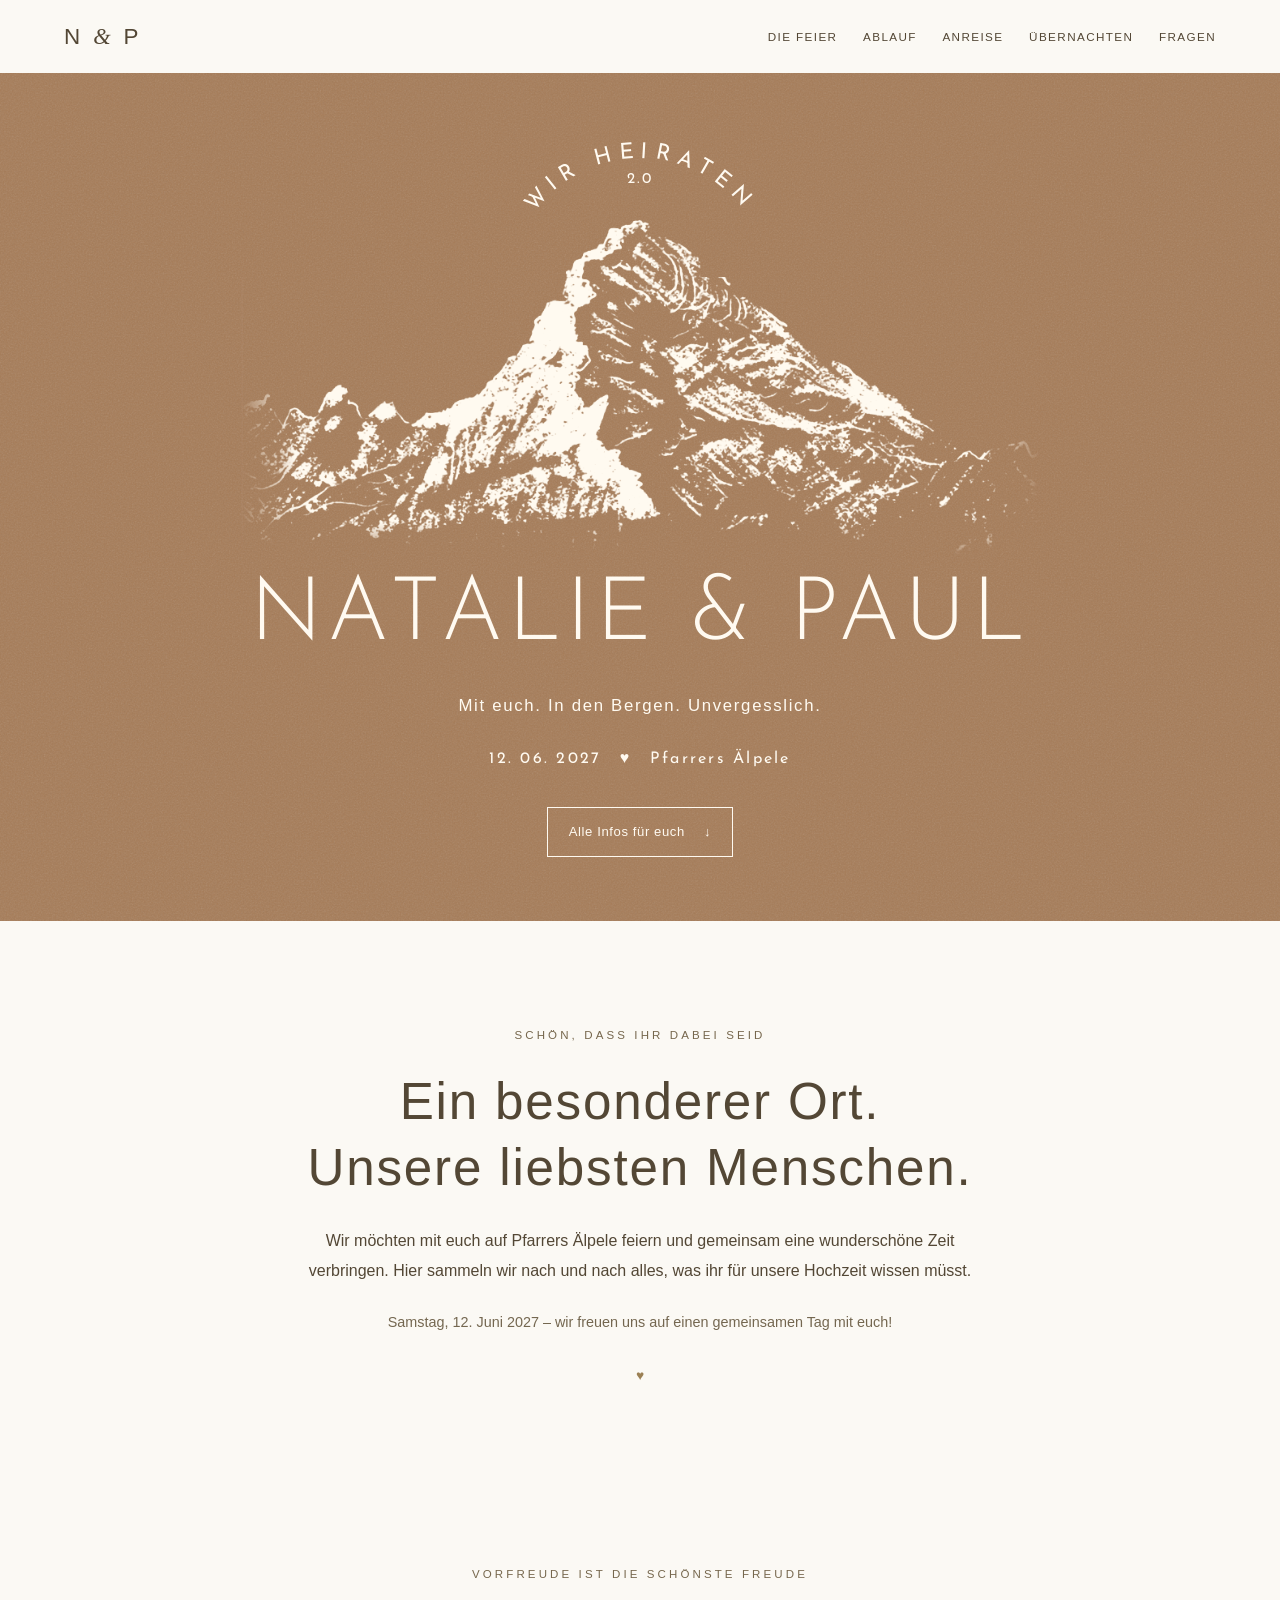
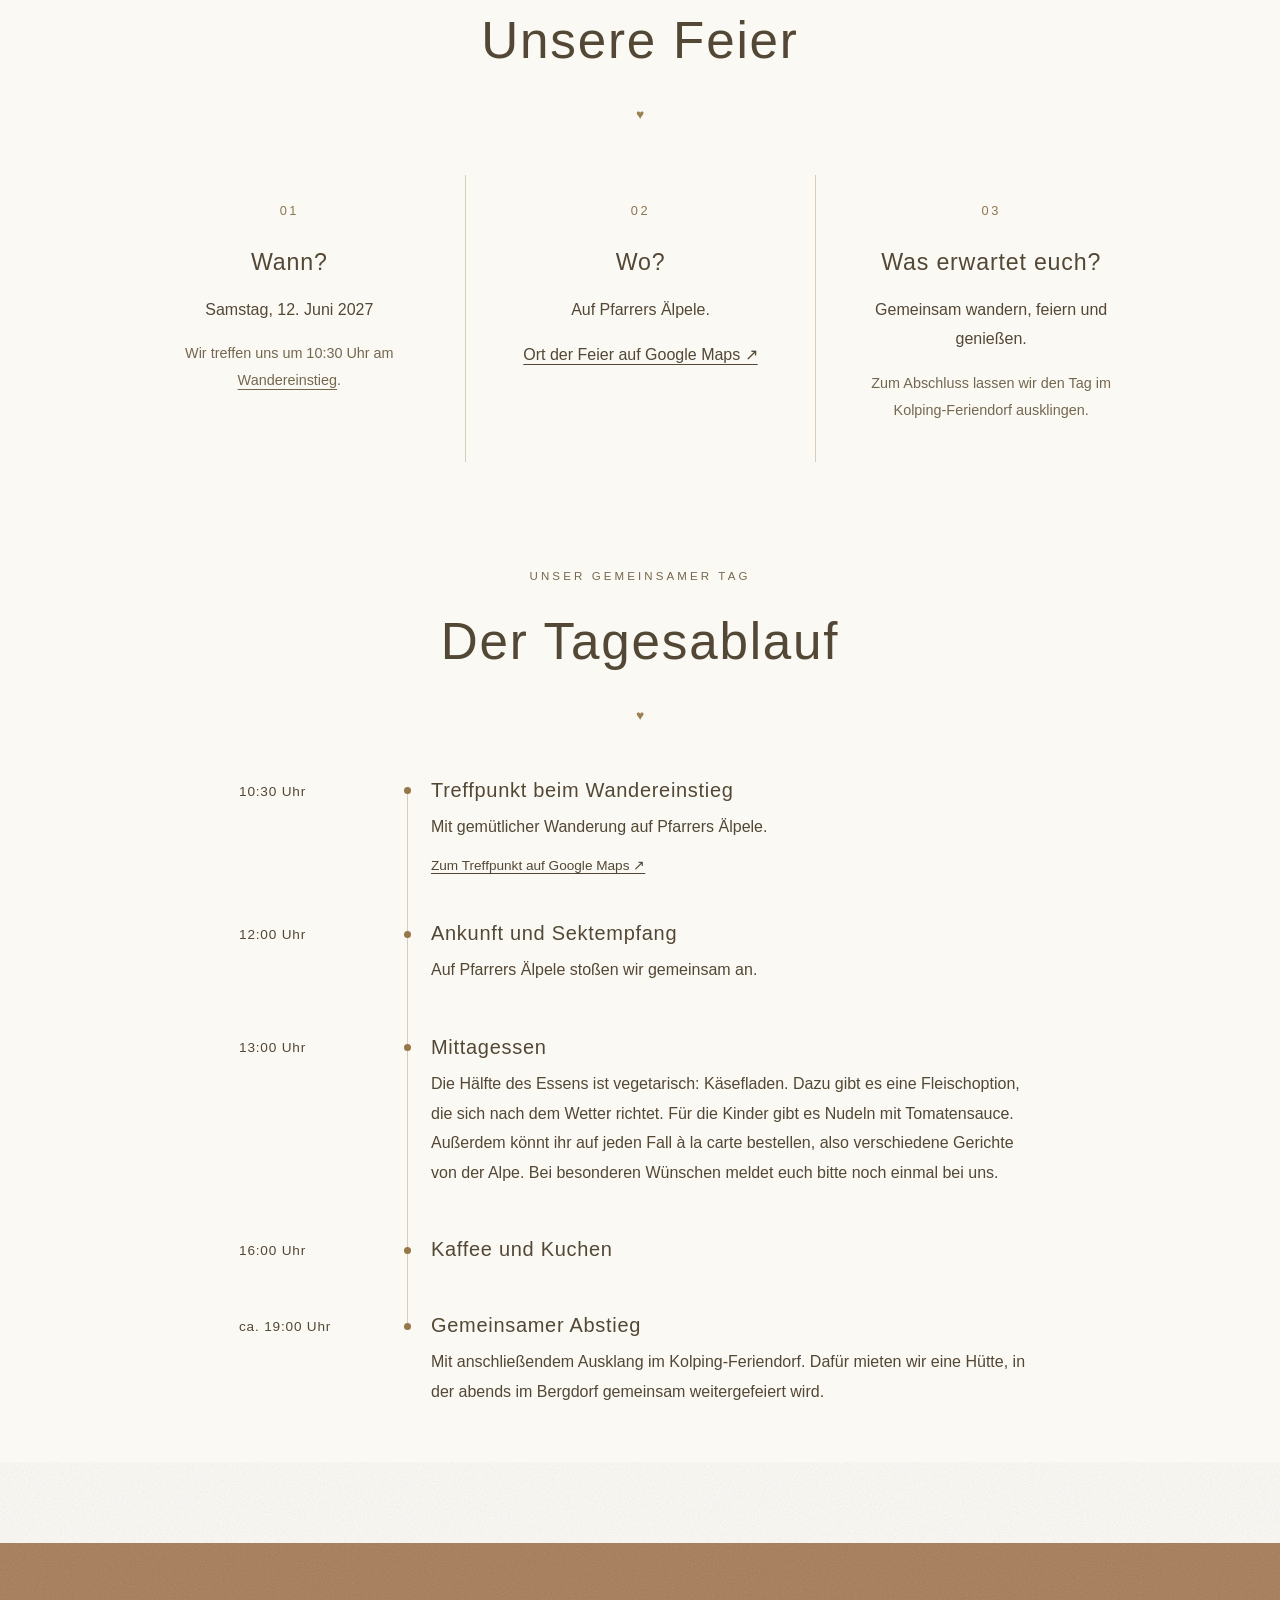
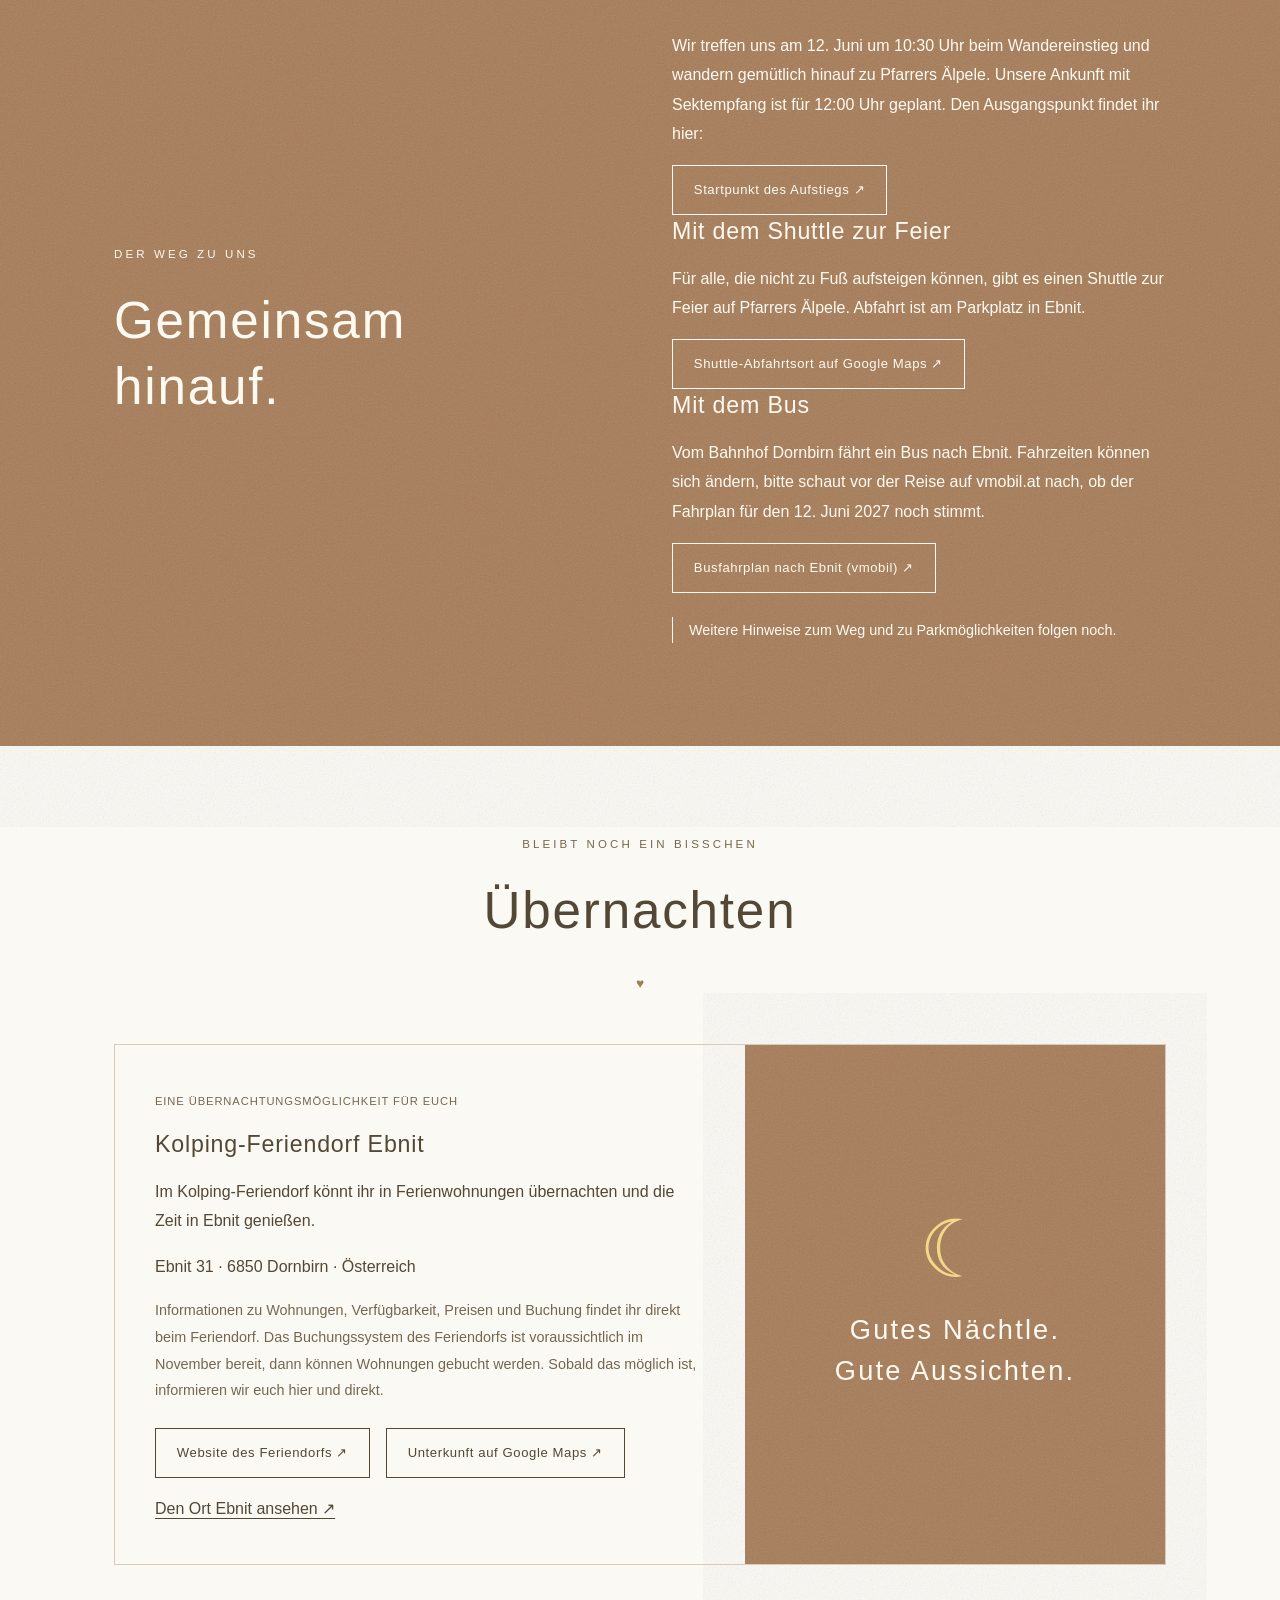
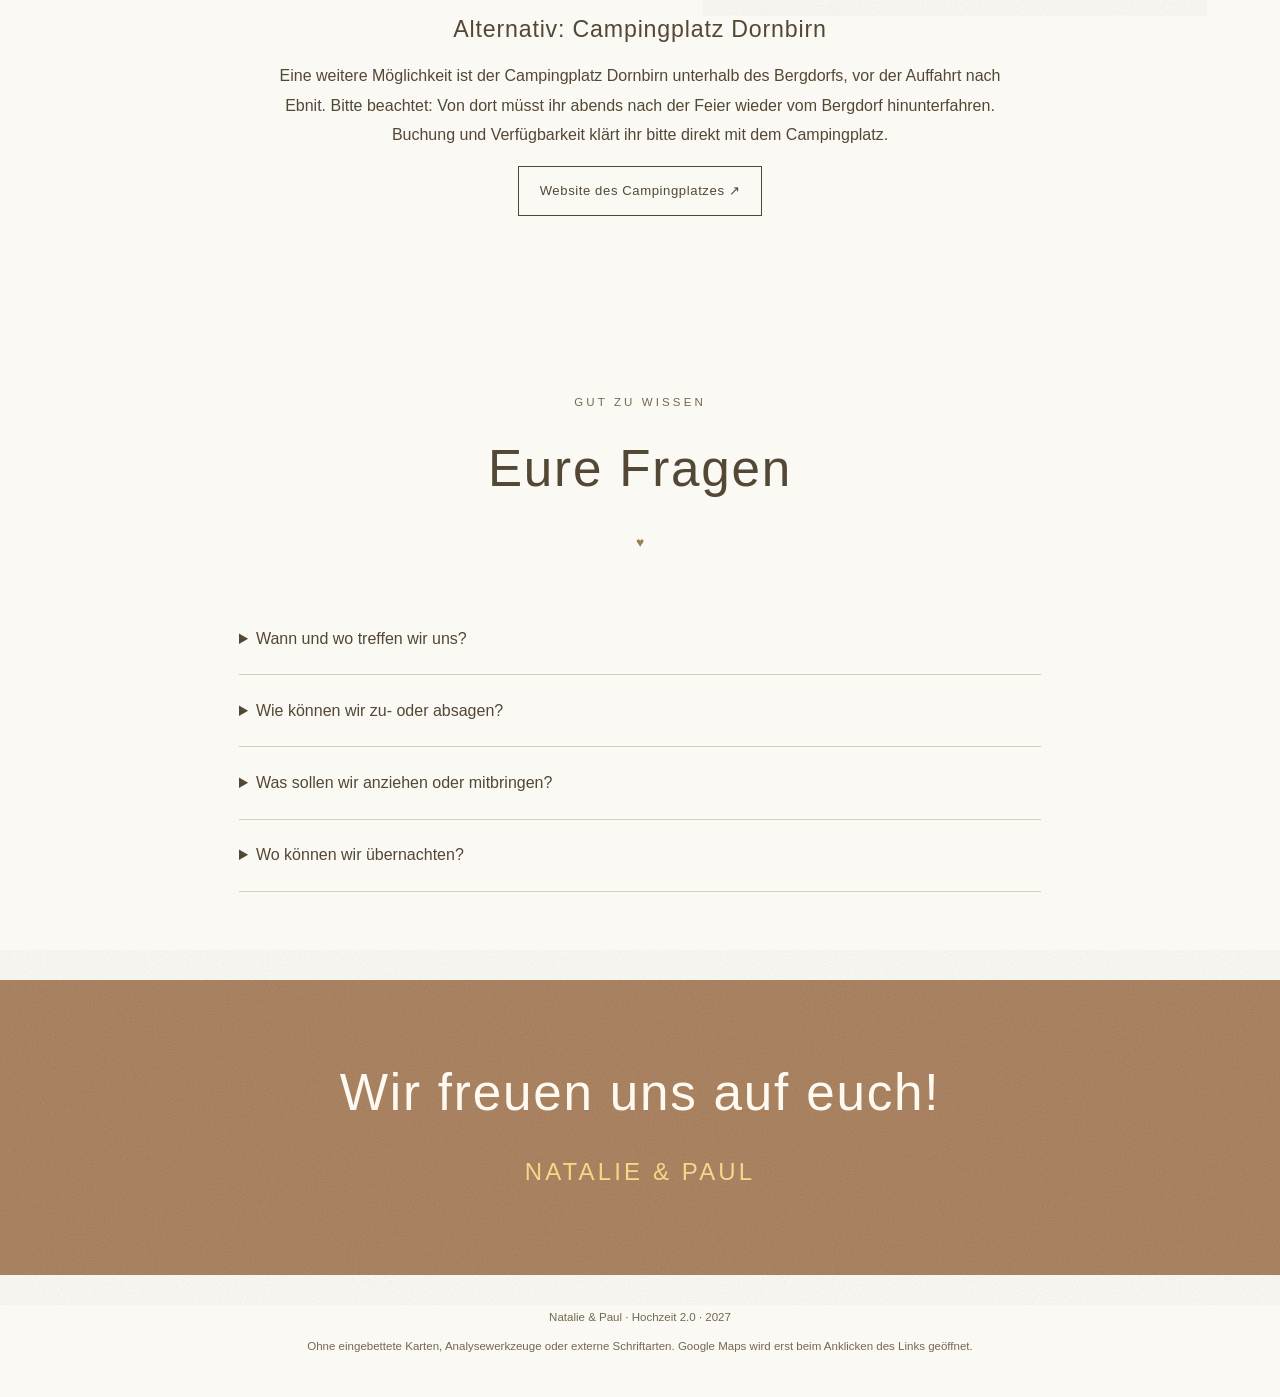
==== index.html @ 5f58f748 "Hinweis zum Buchungsstart im Kolping-Feriendorf ergänzen Co-Authored-By: Claude Sonnet 5.5 <noreply@" ====
<!doctype html>
<html lang="de">
<head>
  <meta charset="utf-8">
  <meta name="viewport" content="width=device-width, initial-scale=1">
  <meta name="description" content="Natalie und Paul – unsere Hochzeit 2.0 im Jahr 2027 auf Pfarrers Älpele. Informationen zu Feier, Anreise und Übernachtung.">
  <meta name="theme-color" content="#a67c58">
  <title>Natalie &amp; Paul · Hochzeit 2.0 · 2027</title>
  <link rel="stylesheet" href="style.css">
</head>
<body>
  <a class="skip" href="#inhalt">Zum Inhalt springen</a>
  <header class="navigation">
    <a class="monogramm" href="#start" aria-label="Natalie und Paul – Startseite">N <span>&amp;</span> P</a>
    <nav aria-label="Hauptnavigation">
      <a href="#feier">Die Feier</a>
      <a href="#ablauf">Ablauf</a>
      <a href="#anreise">Anreise</a>
      <a href="#uebernachten">Übernachten</a>
      <a href="#fragen">Fragen</a>
    </nav>
  </header>
  <main id="inhalt">
    <section class="hero" id="start" aria-labelledby="titel">
      <div class="hero-text">
        <svg class="filter-defs" width="0" height="0" aria-hidden="true" focusable="false">
          <filter id="papierstruktur"><feTurbulence type="fractalNoise" baseFrequency=".65" numOctaves="3" stitchTiles="stitch"/><feColorMatrix type="saturate" values="0"/></filter>
        </svg>
        <svg class="gipfel" viewBox="0 0 800 428" role="img" aria-labelledby="gipfel-titel">
          <title id="gipfel-titel">Wir heiraten 2.0 – Kreidezeichnung eines Berggipfels</title>
          <image href="assets/berg-einladungskarte.webp" y="85" width="800" height="343"/>
          <path id="bogen" d="M270 157 A130 130 0 0 1 530 157" fill="none"/>
          <text class="bogenschrift"><textPath href="#bogen" startOffset="50%" text-anchor="middle">WIR HEIRATEN</textPath></text>
          <text class="bogenschrift klein" x="400" y="52" text-anchor="middle">2.0</text>
        </svg>
        <h1 id="titel">Natalie <span>&amp;</span> Paul</h1>
        <p class="hero-subtitle">Mit euch. In den Bergen. Unvergesslich.</p>
        <div class="datum"><time datetime="2027-06-12">12. 06. 2027</time> <span>♥</span> Pfarrers Älpele</div>
        <a class="button" href="#feier">Alle Infos für euch <span aria-hidden="true">↓</span></a>
      </div>
    </section>
    <section class="intro section">
      <p class="eyebrow">Schön, dass ihr dabei seid</p>
      <h2>Ein besonderer Ort.<br>Unsere liebsten Menschen.</h2>
      <p>Wir möchten mit euch auf Pfarrers Älpele feiern und gemeinsam eine wunderschöne Zeit verbringen. Hier sammeln wir nach und nach alles, was ihr für unsere Hochzeit wissen müsst.</p>
      <p class="hinweis">Samstag, 12. Juni 2027 – wir freuen uns auf einen gemeinsamen Tag mit euch!</p>
    </section>
    <section class="section" id="feier" aria-labelledby="feier-titel">
      <div class="section-heading"><p class="eyebrow">Vorfreude ist die schönste Freude</p><h2 id="feier-titel">Unsere Feier</h2></div>
      <div class="cards">
        <article class="card"><span class="nummer">01</span><h3>Wann?</h3><p>Samstag, 12. Juni 2027</p><p class="muted">Wir treffen uns um 10:30 Uhr am <a href="https://maps.app.goo.gl/ZvrrkcyxLTmNJi4U7" target="_blank" rel="noopener noreferrer">Wandereinstieg<span class="sr-only"> (öffnet in einem neuen Tab)</span></a>.</p></article>
        <article class="card"><span class="nummer">02</span><h3>Wo?</h3><p>Auf Pfarrers Älpele.</p><a href="https://maps.app.goo.gl/fwjNqAUkVC915Zmy9" target="_blank" rel="noopener noreferrer">Ort der Feier auf Google Maps ↗<span class="sr-only"> (öffnet in einem neuen Tab)</span></a></article>
        <article class="card"><span class="nummer">03</span><h3>Was erwartet euch?</h3><p>Gemeinsam wandern, feiern und genießen.</p><p class="muted">Zum Abschluss lassen wir den Tag im Kolping-Feriendorf ausklingen.</p></article>
      </div>
    </section>
    <section class="section tagesablauf" id="ablauf" aria-labelledby="ablauf-titel">
      <div class="section-heading"><p class="eyebrow">Unser gemeinsamer Tag</p><h2 id="ablauf-titel">Der Tagesablauf</h2></div>
      <ol class="zeitplan">
        <li><time datetime="2027-06-12T10:30">10:30 Uhr</time><div><h3>Treffpunkt beim Wandereinstieg</h3><p>Mit gemütlicher Wanderung auf Pfarrers Älpele.</p><a href="https://maps.app.goo.gl/ZvrrkcyxLTmNJi4U7" target="_blank" rel="noopener noreferrer">Zum Treffpunkt auf Google Maps ↗<span class="sr-only"> (öffnet in einem neuen Tab)</span></a></div></li>
        <li><time datetime="2027-06-12T12:00">12:00 Uhr</time><div><h3>Ankunft und Sektempfang</h3><p>Auf Pfarrers Älpele stoßen wir gemeinsam an.</p></div></li>
        <li><time datetime="2027-06-12T13:00">13:00 Uhr</time><div><h3>Mittagessen</h3><p>Die Hälfte des Essens ist vegetarisch: Käsefladen. Dazu gibt es eine Fleischoption, die sich nach dem Wetter richtet. Für die Kinder gibt es Nudeln mit Tomatensauce. Außerdem könnt ihr auf jeden Fall à la carte bestellen, also verschiedene Gerichte von der Alpe. Bei besonderen Wünschen meldet euch bitte noch einmal bei uns.</p></div></li>
        <li><time datetime="2027-06-12T16:00">16:00 Uhr</time><div><h3>Kaffee und Kuchen</h3></div></li>
        <li><time datetime="2027-06-12T19:00">ca. 19:00 Uhr</time><div><h3>Gemeinsamer Abstieg</h3><p>Mit anschließendem Ausklang im Kolping-Feriendorf. Dafür mieten wir eine Hütte, in der abends im Bergdorf gemeinsam weitergefeiert wird.</p></div></li>
      </ol>
    </section>
    <section class="reise" id="anreise" aria-labelledby="anreise-titel">
      <div class="section reise-inner"><div><p class="eyebrow">Der Weg zu uns</p><h2 id="anreise-titel">Gemeinsam<br>hinauf.</h2></div><div><p>Wir treffen uns am 12. Juni um 10:30 Uhr beim Wandereinstieg und wandern gemütlich hinauf zu Pfarrers Älpele. Unsere Ankunft mit Sektempfang ist für 12:00 Uhr geplant. Den Ausgangspunkt findet ihr hier:</p><a class="button" href="https://maps.app.goo.gl/ZvrrkcyxLTmNJi4U7" target="_blank" rel="noopener noreferrer">Startpunkt des Aufstiegs ↗<span class="sr-only"> (öffnet Google Maps in einem neuen Tab)</span></a><h3>Mit dem Shuttle zur Feier</h3><p>Für alle, die nicht zu Fuß aufsteigen können, gibt es einen Shuttle zur Feier auf Pfarrers Älpele. Abfahrt ist am Parkplatz in Ebnit.</p><a class="button" href="https://maps.app.goo.gl/EHafp6ATxJmThJydA?g_st=aw" target="_blank" rel="noopener noreferrer">Shuttle-Abfahrtsort auf Google Maps ↗<span class="sr-only"> (öffnet in einem neuen Tab)</span></a><h3>Mit dem Bus</h3><p>Vom Bahnhof Dornbirn fährt ein Bus nach Ebnit. Fahrzeiten können sich ändern, bitte schaut vor der Reise auf vmobil.at nach, ob der Fahrplan für den 12. Juni 2027 noch stimmt.</p><a class="button" href="https://www.vmobil.at/sites/default/files/2025-11/177.pdf" target="_blank" rel="noopener noreferrer">Busfahrplan nach Ebnit (vmobil) ↗<span class="sr-only"> (öffnet PDF in einem neuen Tab)</span></a><p class="hinweis">Weitere Hinweise zum Weg und zu Parkmöglichkeiten folgen noch.</p></div></div>
    </section>
    <section class="section" id="uebernachten" aria-labelledby="uebernachten-titel">
      <div class="section-heading"><p class="eyebrow">Bleibt noch ein bisschen</p><h2 id="uebernachten-titel">Übernachten</h2></div>
      <article class="unterkunft"><div><span class="tag">Eine Übernachtungsmöglichkeit für euch</span><h3>Kolping-Feriendorf Ebnit</h3><p>Im Kolping-Feriendorf könnt ihr in Ferienwohnungen übernachten und die Zeit in Ebnit genießen.</p><p>Ebnit 31 · 6850 Dornbirn · Österreich</p><p class="muted">Informationen zu Wohnungen, Verfügbarkeit, Preisen und Buchung findet ihr direkt beim Feriendorf. Das Buchungssystem des Feriendorfs ist voraussichtlich im November bereit, dann können Wohnungen gebucht werden. Sobald das möglich ist, informieren wir euch hier und direkt.</p><div class="links"><a class="button secondary" href="https://www.kolping-ebnit.at/" target="_blank" rel="noopener noreferrer">Website des Feriendorfs ↗<span class="sr-only"> (öffnet in einem neuen Tab)</span></a><a class="button secondary" href="https://www.google.com/maps/search/?api=1&amp;query=Kolping-Feriendorf+Ebnit+31+6850+Dornbirn" target="_blank" rel="noopener noreferrer">Unterkunft auf Google Maps ↗<span class="sr-only"> (öffnet in einem neuen Tab)</span></a><a href="https://maps.app.goo.gl/HhwFWJqcy7rDhzZF8" target="_blank" rel="noopener noreferrer">Den Ort Ebnit ansehen ↗<span class="sr-only"> (öffnet Google Maps in einem neuen Tab)</span></a></div></div><div class="nacht" aria-hidden="true"><span>☾</span><p>Gutes Nächtle.<br>Gute Aussichten.</p></div></article>
      <div class="zusatz"><h3>Alternativ: Campingplatz Dornbirn</h3><p>Eine weitere Möglichkeit ist der Campingplatz Dornbirn unterhalb des Bergdorfs, vor der Auffahrt nach Ebnit. Bitte beachtet: Von dort müsst ihr abends nach der Feier wieder vom Bergdorf hinunterfahren. Buchung und Verfügbarkeit klärt ihr bitte direkt mit dem Campingplatz.</p><a class="button secondary" href="https://camping-dornbirn.at/" target="_blank" rel="noopener noreferrer">Website des Campingplatzes ↗<span class="sr-only"> (öffnet in einem neuen Tab)</span></a></div>
    </section>
    <section class="section faq" id="fragen" aria-labelledby="fragen-titel">
      <div class="section-heading"><p class="eyebrow">Gut zu wissen</p><h2 id="fragen-titel">Eure Fragen</h2></div>
      <details><summary>Wann und wo treffen wir uns?</summary><p>Am Samstag, 12. Juni 2027, um 10:30 Uhr beim Wandereinstieg. Den Kartenlink findet ihr unter „Anreise“. Von dort wandern wir gemeinsam auf Pfarrers Älpele.</p></details>
      <details><summary>Wie können wir zu- oder absagen?</summary><p>Die Informationen zur Rückmeldung und eine mögliche Frist ergänzen wir noch. Auf dieser Website gibt es aktuell kein Anmeldeformular.</p></details>
      <details><summary>Was sollen wir anziehen oder mitbringen?</summary><p>Hinweise zu Kleidung, Wetter und dem Weg zur Feier folgen rechtzeitig vor der Hochzeit.</p></details>
      <details><summary>Wo können wir übernachten?</summary><p>Das Kolping-Feriendorf Ebnit ist eine Möglichkeit für eure Übernachtung. Oben findet ihr die offizielle Website und den Kartenlink. Bitte klärt die Buchung und Verfügbarkeit direkt mit der Unterkunft. Alternativ gibt es den Campingplatz Dornbirn unterhalb des Bergdorfs. Von dort müsst ihr abends wieder vom Bergdorf hinunterfahren.</p></details>
    </section>
    <section class="abschluss"><h2>Wir freuen uns auf euch!</h2><p class="unterschrift">Natalie &amp; Paul</p></section>
  </main>
  <footer><p>Natalie &amp; Paul · Hochzeit 2.0 · 2027</p><p>Ohne eingebettete Karten, Analysewerkzeuge oder externe Schriftarten. Google Maps wird erst beim Anklicken des Links geöffnet.</p></footer>
</body>
</html>
---- style.css ----
@font-face { font-family: "Josefin Sans"; font-weight: 300; font-display: swap; src: url("assets/fonts/josefin-sans-latin-300.woff2") format("woff2"); }
@font-face { font-family: "Josefin Sans"; font-weight: 400; font-display: swap; src: url("assets/fonts/josefin-sans-latin-400.woff2") format("woff2"); }
:root {
  --papier: #fbf9f4;
  --tinte: #534735;
  --salbei: #76674d;
  --linie: #d9ccba;
  --gold: #f3d889;
  --kraft: #a67c58;
}

* { box-sizing: border-box; }
html { scroll-behavior: smooth; scroll-padding-top: 2rem; }
body {
  margin: 0;
  background: var(--papier);
  color: var(--tinte);
  font-family: "Avenir Next", Avenir, "Century Gothic", "Segoe UI", sans-serif;
  font-weight: 400;
  line-height: 1.85;
  -webkit-font-smoothing: antialiased;
}
a { color: inherit; text-underline-offset: .25em; }
a:focus-visible, summary:focus-visible { outline: 3px solid currentColor; outline-offset: 6px; }
h1, h2, h3, p { margin-top: 0; }
h1, h2, h3 { font-weight: 300; }
h2 { font-size: clamp(2rem, 4vw, 3.2rem); line-height: 1.3; letter-spacing: .035em; margin-bottom: 1.5rem; }
h3 { font-size: 1.45rem; line-height: 1.4; letter-spacing: .035em; margin-bottom: 1rem; }
.navigation { padding: 1rem clamp(1rem, 5vw, 5rem); display: flex; justify-content: space-between; align-items: center; gap: 1rem; background: var(--papier); }
.monogramm { text-decoration: none; font-size: 1.4rem; font-weight: 300; letter-spacing: .15em; white-space: nowrap; }
.monogramm span { font-family: Georgia, serif; font-style: italic; }
.navigation nav { display: flex; gap: clamp(.8rem, 2vw, 2rem); flex-wrap: wrap; }
.navigation nav a { text-decoration: none; font-size: .73rem; letter-spacing: .12em; text-transform: uppercase; }
.navigation nav a:hover { text-decoration: underline; }
.hero, .reise, .nacht, .abschluss { background-color: var(--kraft); position: relative; isolation: isolate; }
.hero::before, .reise::before, .nacht::before, .abschluss::before {
  content: "";
  position: absolute;
  inset: 0;
  z-index: -1;
  opacity: .16;
  filter: url(#papierstruktur);
  background: #6d4e34;
  pointer-events: none;
}
.hero { display: grid; place-items: center; text-align: center; overflow: hidden; color: #fffaf1; min-height: 760px; }
.hero-text { width: min(100%, 1000px); padding: 3.6rem 1.5rem 4rem; }
.eyebrow { text-transform: uppercase; letter-spacing: .27em; font-size: .72rem; font-weight: 500; color: var(--salbei); margin-bottom: 1.4rem; }
.hero .eyebrow { color: #fffaf1; letter-spacing: .38em; }
.gipfel { display: block; width: min(800px, 100%); height: auto; margin: 0 auto .4rem; overflow: visible; }
.bogenschrift { fill: #fffaf1; font-family: "Josefin Sans", "Avenir Next", Avenir, "Century Gothic", sans-serif; font-weight: 400; font-size: 22px; letter-spacing: 7px; }
.bogenschrift.klein { font-size: 15px; letter-spacing: 2px; }
.filter-defs { position: absolute; width: 0; height: 0; overflow: hidden; }
h1 { font-family: "Josefin Sans", "Avenir Next", Avenir, "Century Gothic", sans-serif; font-size: clamp(2.8rem, 7vw, 5.5rem); letter-spacing: .06em; text-transform: uppercase; line-height: 1.2; margin-bottom: 1.2rem; color: #fffaf1; font-weight: 300; }
h1 span { font-family: inherit; font-style: normal; font-weight: 300; }
.hero-subtitle { font-size: clamp(.9rem, 2vw, 1.05rem); letter-spacing: .1em; }
.datum { font-family: "Josefin Sans", "Avenir Next", Avenir, sans-serif; font-weight: 400; letter-spacing: .14em; font-size: 1rem; margin: 1.5rem 0 2rem; }
.datum span { margin: 0 .7rem; }
.button { display: inline-flex; align-items: center; justify-content: center; gap: 1.2rem; padding: .75rem 1.3rem; background: transparent; color: inherit; text-decoration: none; border: 1px solid currentColor; border-radius: 0; font-size: .82rem; letter-spacing: .045em; transition: background-color .2s; }
.button:hover { background: #ffffff18; }
.section { max-width: 1100px; margin: auto; padding: 5.5rem 1.5rem; }
.intro { max-width: 760px; text-align: center; padding-top: 6.5rem; }
.intro::after, .section-heading::after { content: "♥"; display: block; color: #9b8054; font-size: .85rem; margin-top: 1.7rem; }
.hinweis, .muted { color: #746750; font-size: .9rem; }
.hinweis { border-left: 1px solid currentColor; padding-left: 1rem; margin-top: 1.5rem; }
.intro .hinweis { border: 0; padding: 0; }
.section-heading { text-align: center; margin-bottom: 3rem; }
.section-heading h2 { margin-bottom: 0; }
.cards { display: grid; grid-template-columns: repeat(3, 1fr); gap: 0; }
.card { padding: 1.5rem 2rem; text-align: center; }
.card + .card { border-left: 1px solid var(--linie); }
.nummer { display: block; font-size: .8rem; letter-spacing: .2em; color: #8c7552; margin-bottom: 1.5rem; }
.reise { color: #fffaf1; }
.reise .eyebrow, .reise .hinweis { color: #fffaf1; }
.reise-inner { display: grid; grid-template-columns: 1fr 1fr; gap: 4rem; align-items: center; }
.unterkunft { display: grid; grid-template-columns: 1.5fr 1fr; border: 1px solid var(--linie); }
.unterkunft > div:first-child { padding: 2.5rem; }
.tag { display: inline-block; font-size: .7rem; color: var(--salbei); margin-bottom: 1rem; letter-spacing: .08em; text-transform: uppercase; }
.secondary:hover { background: #a67c5810; }
.zusatz { max-width: 46rem; margin: 3rem auto 0; text-align: center; }
.links { display: flex; flex-wrap: wrap; gap: 1rem; align-items: center; margin-top: 1.5rem; }
.nacht { color: #fffaf1; display: flex; flex-direction: column; justify-content: center; align-items: center; text-align: center; padding: 2rem; }
.nacht > span { font-size: 5rem; line-height: 1.5; color: var(--gold); }
.nacht p { font-size: 1.7rem; font-weight: 300; letter-spacing: .08em; line-height: 1.5; }
.faq { max-width: 850px; }
.tagesablauf { max-width: 850px; padding-top: 1rem; }
.zeitplan { list-style: none; margin: 0; padding: 0; }
.zeitplan li { display: grid; grid-template-columns: 10rem 1fr; gap: 2rem; position: relative; padding: 0 0 2.5rem; }
.zeitplan li::before { content: ""; position: absolute; left: 10.5rem; top: .7rem; bottom: -.7rem; border-left: 1px solid var(--linie); }
.zeitplan li::after { content: ""; position: absolute; left: calc(10.5rem - 3px); top: .7rem; width: 7px; height: 7px; border-radius: 50%; background: #977747; }
.zeitplan li:last-child::before { display: none; }
.zeitplan time { font-size: .85rem; letter-spacing: .06em; padding-top: .15rem; }
.zeitplan h3 { font-size: 1.25rem; margin-bottom: .5rem; }
.zeitplan p { margin-bottom: .5rem; }
.zeitplan a { font-size: .85rem; }
details { border-bottom: 1px solid var(--linie); padding: 1.3rem 0; }
summary { cursor: pointer; font-weight: 400; }
details p { margin: 1rem 0 .2rem; padding-left: 1rem; }
.abschluss { text-align: center; padding: 5rem 1.5rem; color: #fffaf1; }
.abschluss .eyebrow { color: #fffaf1; }
.unterschrift { font-size: 1.5rem; font-weight: 300; letter-spacing: .13em; text-transform: uppercase; color: var(--gold); margin: 0; }
footer { padding: 2rem 1.5rem; text-align: center; font-size: .72rem; color: #746750; }
footer p { max-width: 700px; margin: 0 auto .5rem; }
.skip { position: absolute; left: 1rem; top: -100px; background: var(--tinte); color: white; padding: .7rem; z-index: 10; }
.skip:focus { top: 1rem; }
.sr-only { position: absolute; width: 1px; height: 1px; padding: 0; margin: -1px; overflow: hidden; clip: rect(0, 0, 0, 0); white-space: nowrap; border: 0; }

@media (max-width: 700px) {
  .navigation { align-items: flex-start; }
  .navigation nav { justify-content: flex-end; max-width: 240px; gap: .3rem 1rem; }
  .navigation nav a { font-size: .65rem; }
  .hero { min-height: 580px; }
  .hero-text { padding: 3rem 1.25rem; }
  .hero .eyebrow { font-size: .62rem; letter-spacing: .22em; }
  h1 { font-size: clamp(2rem, 8vw, 3.5rem); letter-spacing: .04em; }
  .gipfel { margin: 2rem auto; }
  .cards, .reise-inner, .unterkunft { grid-template-columns: 1fr; }
  .reise-inner { gap: 1rem; }
  .section { padding: 3.5rem 1.25rem; }
  .card { padding: 1.8rem 1rem; }
  .card + .card { border-left: 0; border-top: 1px solid var(--linie); }
  .nummer { margin-bottom: 1rem; }
  .unterkunft > div:first-child { padding: 1.5rem; }
  .nacht { padding: 1.5rem; }
  .nacht > span { font-size: 3rem; }
  .nacht p { font-size: 1.4rem; }
  .button { max-width: 100%; text-align: center; }
  .datum { font-size: .72rem; letter-spacing: .08em; }
  .zeitplan li { grid-template-columns: 1fr; gap: .4rem; padding: 0 0 2rem 1.4rem; }
  .zeitplan li::before { left: 0; }
  .zeitplan li::after { left: -3px; }
}
@media (prefers-reduced-motion: reduce) {
  html { scroll-behavior: auto; }
  .button { transition: none; }
}
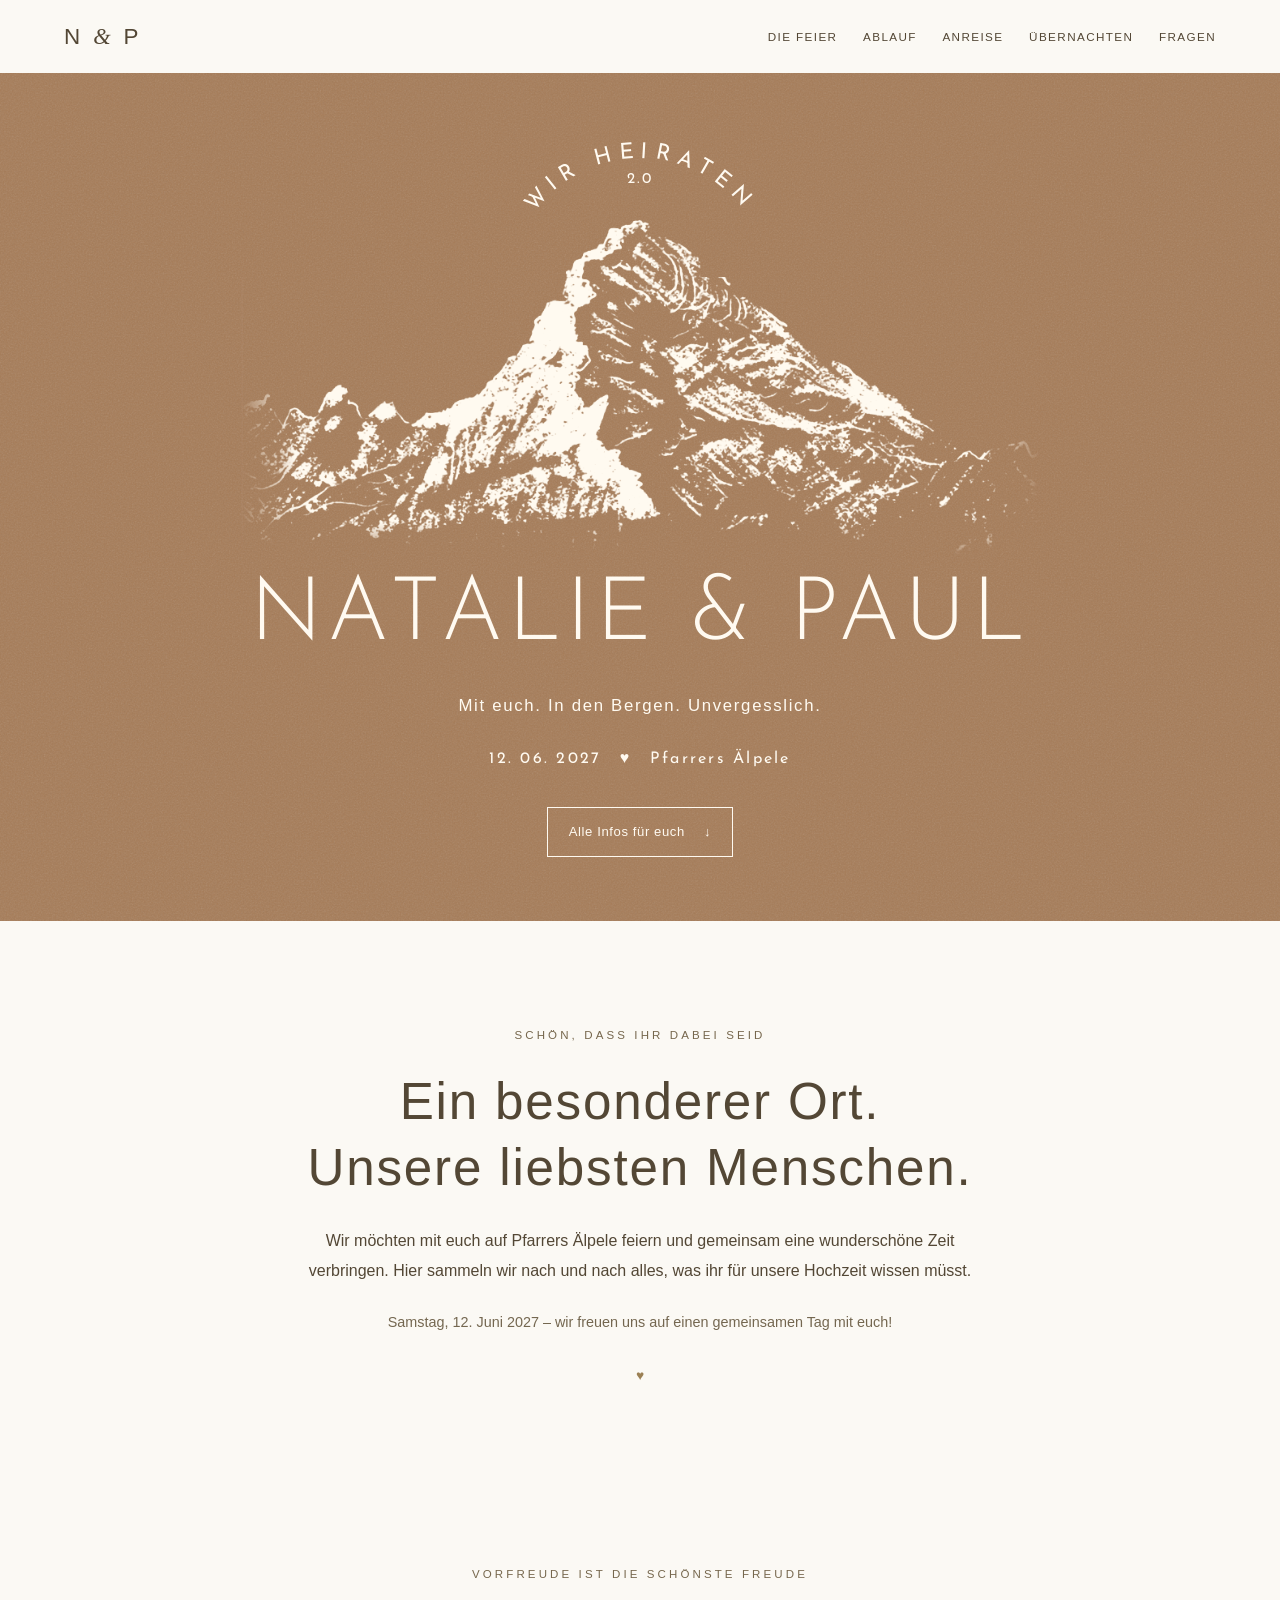
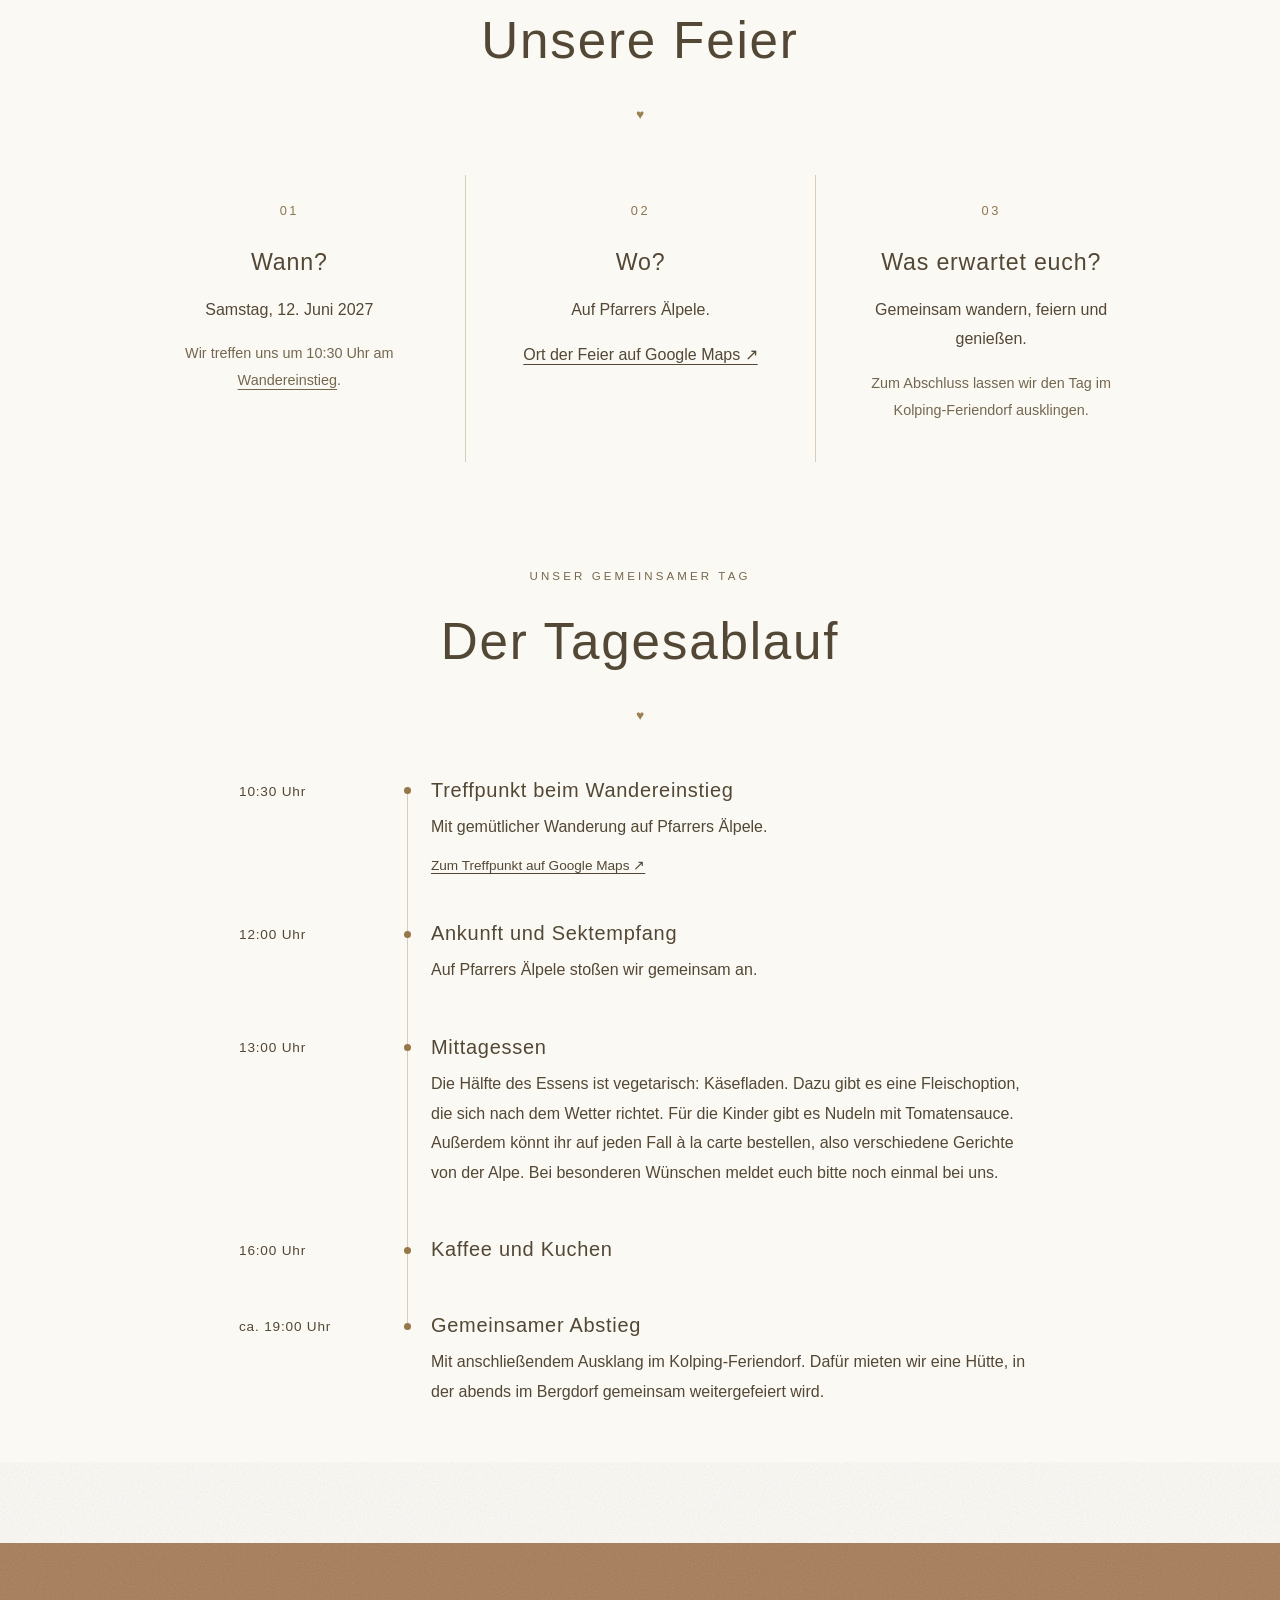
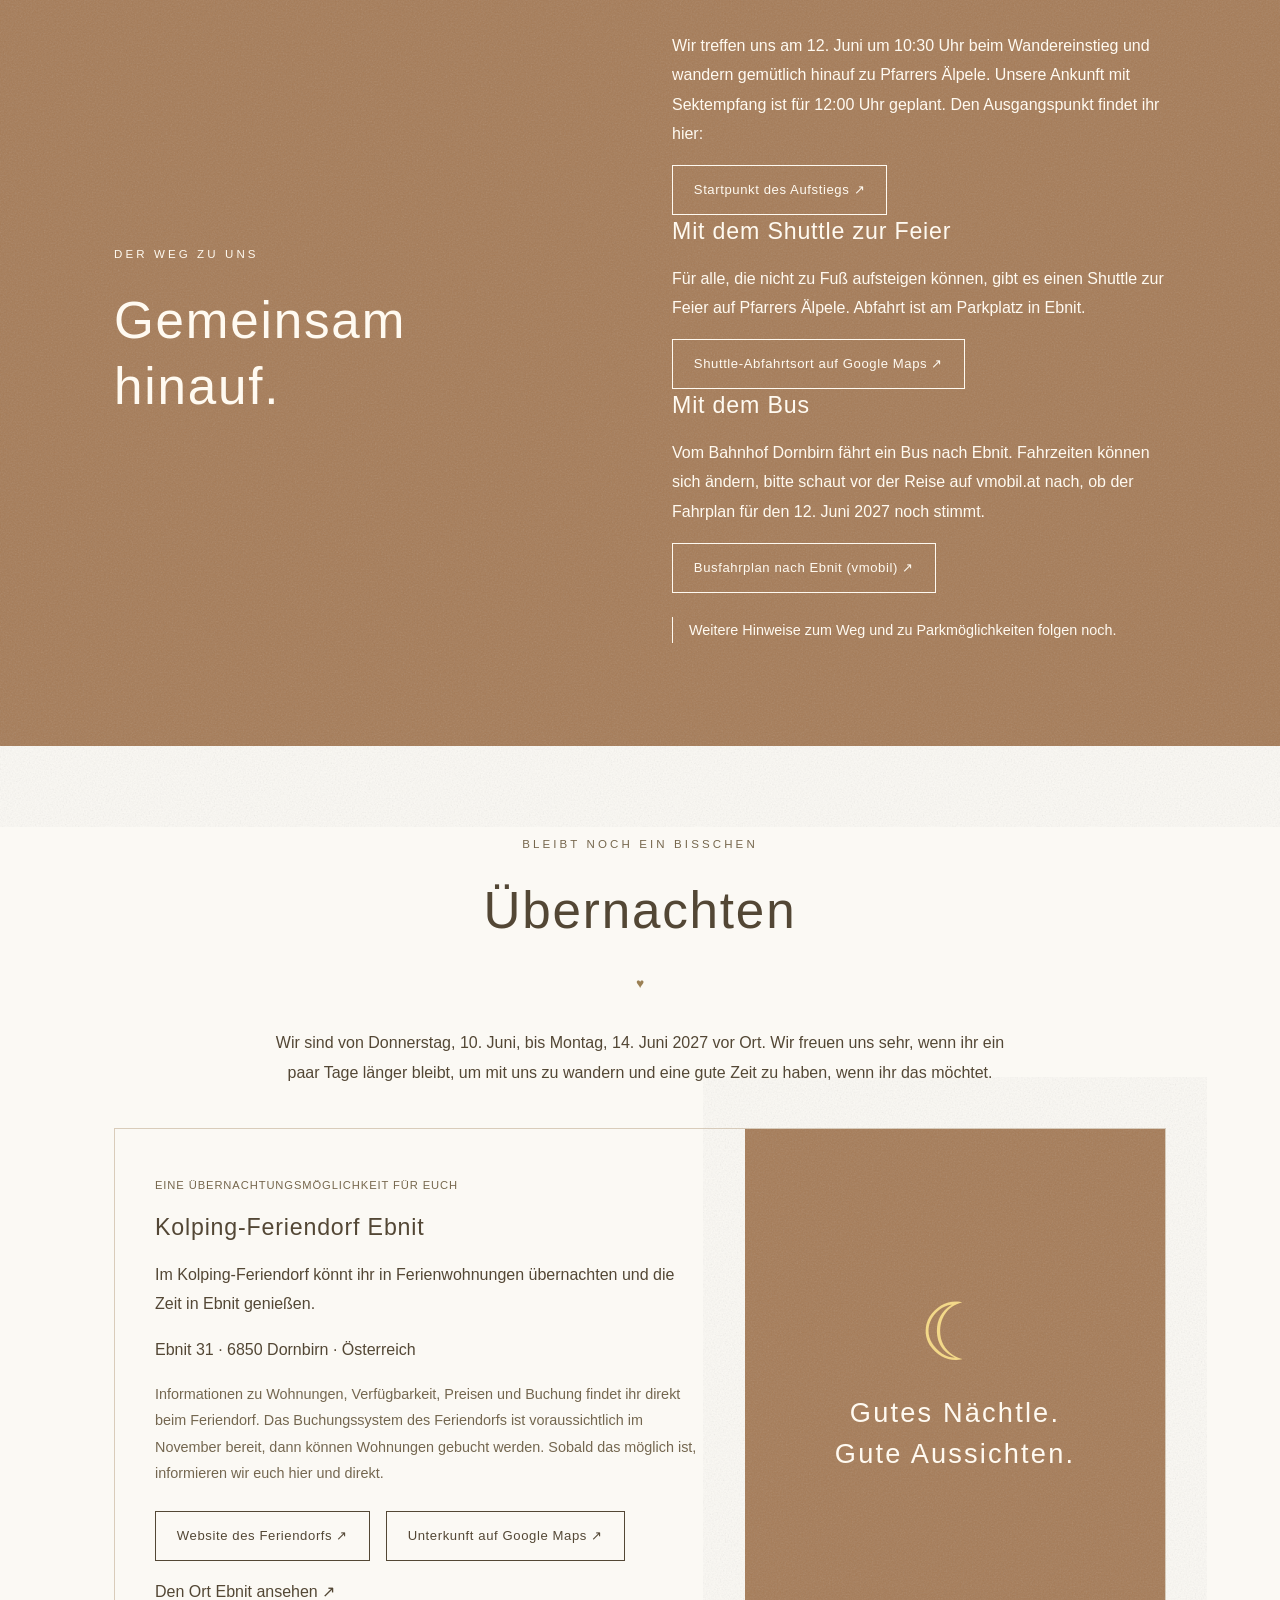
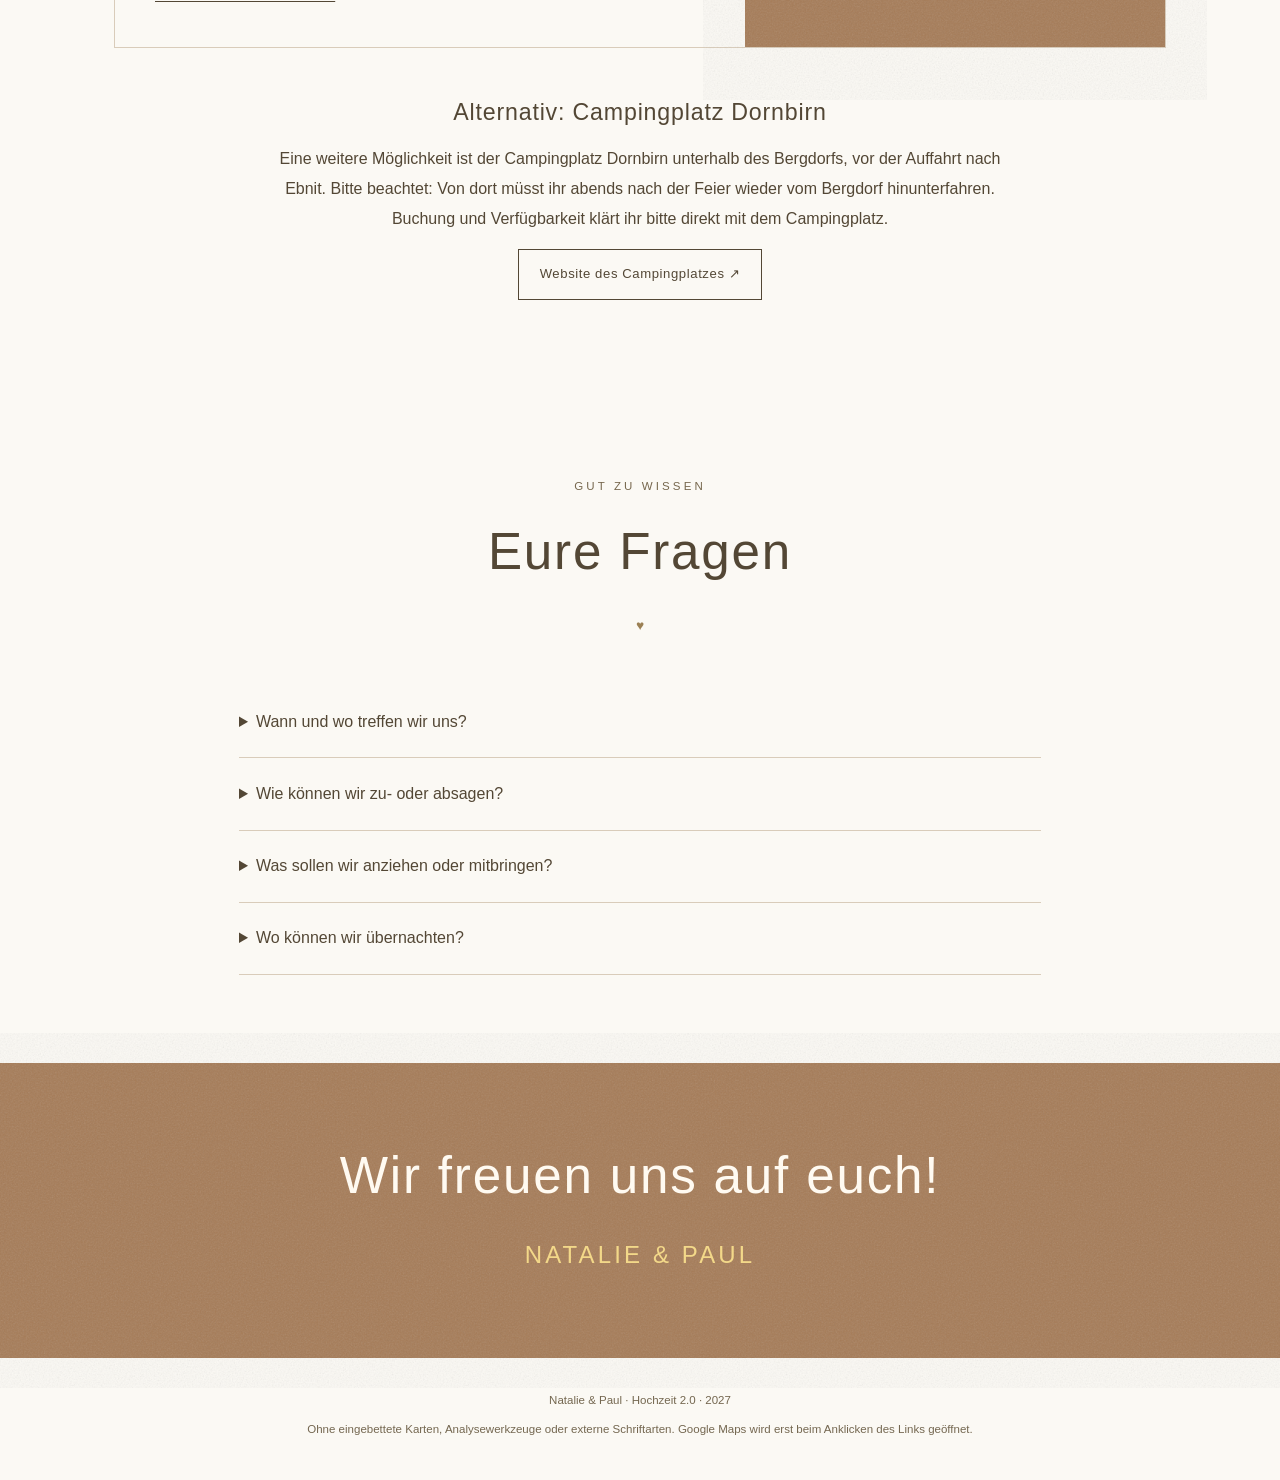
==== commit f4d40c37: "Aufenthalt von Donnerstag bis Montag unter „Übernachten“ ergänzen Co-Authored-By: Claude Sonnet 5.5 " ====
--- a/index.html
+++ b/index.html
@@ -68,6 +68,7 @@
     </section>
     <section class="section" id="uebernachten" aria-labelledby="uebernachten-titel">
       <div class="section-heading"><p class="eyebrow">Bleibt noch ein bisschen</p><h2 id="uebernachten-titel">Übernachten</h2></div>
+      <p class="aufenthalt">Wir sind von Donnerstag, 10. Juni, bis Montag, 14. Juni 2027 vor Ort. Wir freuen uns sehr, wenn ihr ein paar Tage länger bleibt, um mit uns zu wandern und eine gute Zeit zu haben, wenn ihr das möchtet.</p>
       <article class="unterkunft"><div><span class="tag">Eine Übernachtungsmöglichkeit für euch</span><h3>Kolping-Feriendorf Ebnit</h3><p>Im Kolping-Feriendorf könnt ihr in Ferienwohnungen übernachten und die Zeit in Ebnit genießen.</p><p>Ebnit 31 · 6850 Dornbirn · Österreich</p><p class="muted">Informationen zu Wohnungen, Verfügbarkeit, Preisen und Buchung findet ihr direkt beim Feriendorf. Das Buchungssystem des Feriendorfs ist voraussichtlich im November bereit, dann können Wohnungen gebucht werden. Sobald das möglich ist, informieren wir euch hier und direkt.</p><div class="links"><a class="button secondary" href="https://www.kolping-ebnit.at/" target="_blank" rel="noopener noreferrer">Website des Feriendorfs ↗<span class="sr-only"> (öffnet in einem neuen Tab)</span></a><a class="button secondary" href="https://www.google.com/maps/search/?api=1&amp;query=Kolping-Feriendorf+Ebnit+31+6850+Dornbirn" target="_blank" rel="noopener noreferrer">Unterkunft auf Google Maps ↗<span class="sr-only"> (öffnet in einem neuen Tab)</span></a><a href="https://maps.app.goo.gl/HhwFWJqcy7rDhzZF8" target="_blank" rel="noopener noreferrer">Den Ort Ebnit ansehen ↗<span class="sr-only"> (öffnet Google Maps in einem neuen Tab)</span></a></div></div><div class="nacht" aria-hidden="true"><span>☾</span><p>Gutes Nächtle.<br>Gute Aussichten.</p></div></article>
       <div class="zusatz"><h3>Alternativ: Campingplatz Dornbirn</h3><p>Eine weitere Möglichkeit ist der Campingplatz Dornbirn unterhalb des Bergdorfs, vor der Auffahrt nach Ebnit. Bitte beachtet: Von dort müsst ihr abends nach der Feier wieder vom Bergdorf hinunterfahren. Buchung und Verfügbarkeit klärt ihr bitte direkt mit dem Campingplatz.</p><a class="button secondary" href="https://camping-dornbirn.at/" target="_blank" rel="noopener noreferrer">Website des Campingplatzes ↗<span class="sr-only"> (öffnet in einem neuen Tab)</span></a></div>
     </section>
--- a/style.css
+++ b/style.css
@@ -77,6 +77,7 @@
 .unterkunft > div:first-child { padding: 2.5rem; }
 .tag { display: inline-block; font-size: .7rem; color: var(--salbei); margin-bottom: 1rem; letter-spacing: .08em; text-transform: uppercase; }
 .secondary:hover { background: #a67c5810; }
+.aufenthalt { max-width: 46rem; margin: -1rem auto 2.5rem; text-align: center; }
 .zusatz { max-width: 46rem; margin: 3rem auto 0; text-align: center; }
 .links { display: flex; flex-wrap: wrap; gap: 1rem; align-items: center; margin-top: 1.5rem; }
 .nacht { color: #fffaf1; display: flex; flex-direction: column; justify-content: center; align-items: center; text-align: center; padding: 2rem; }
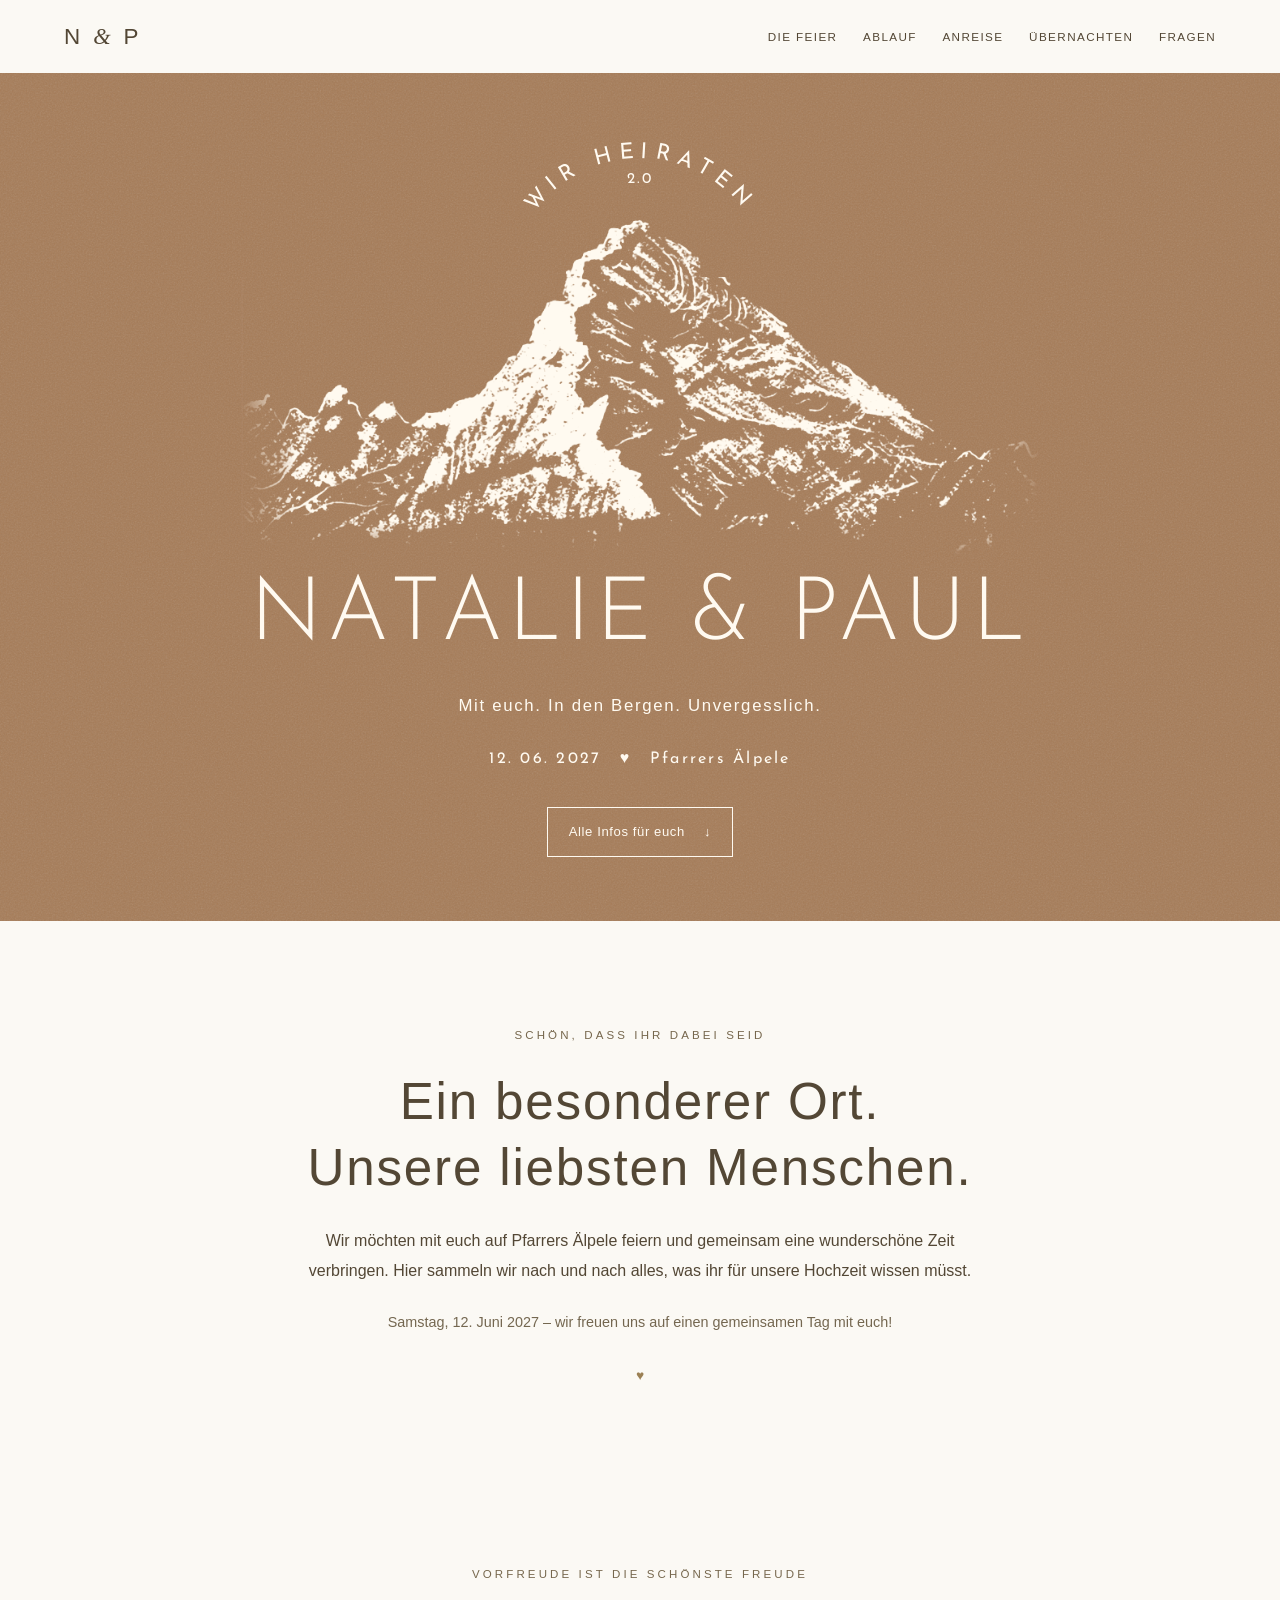
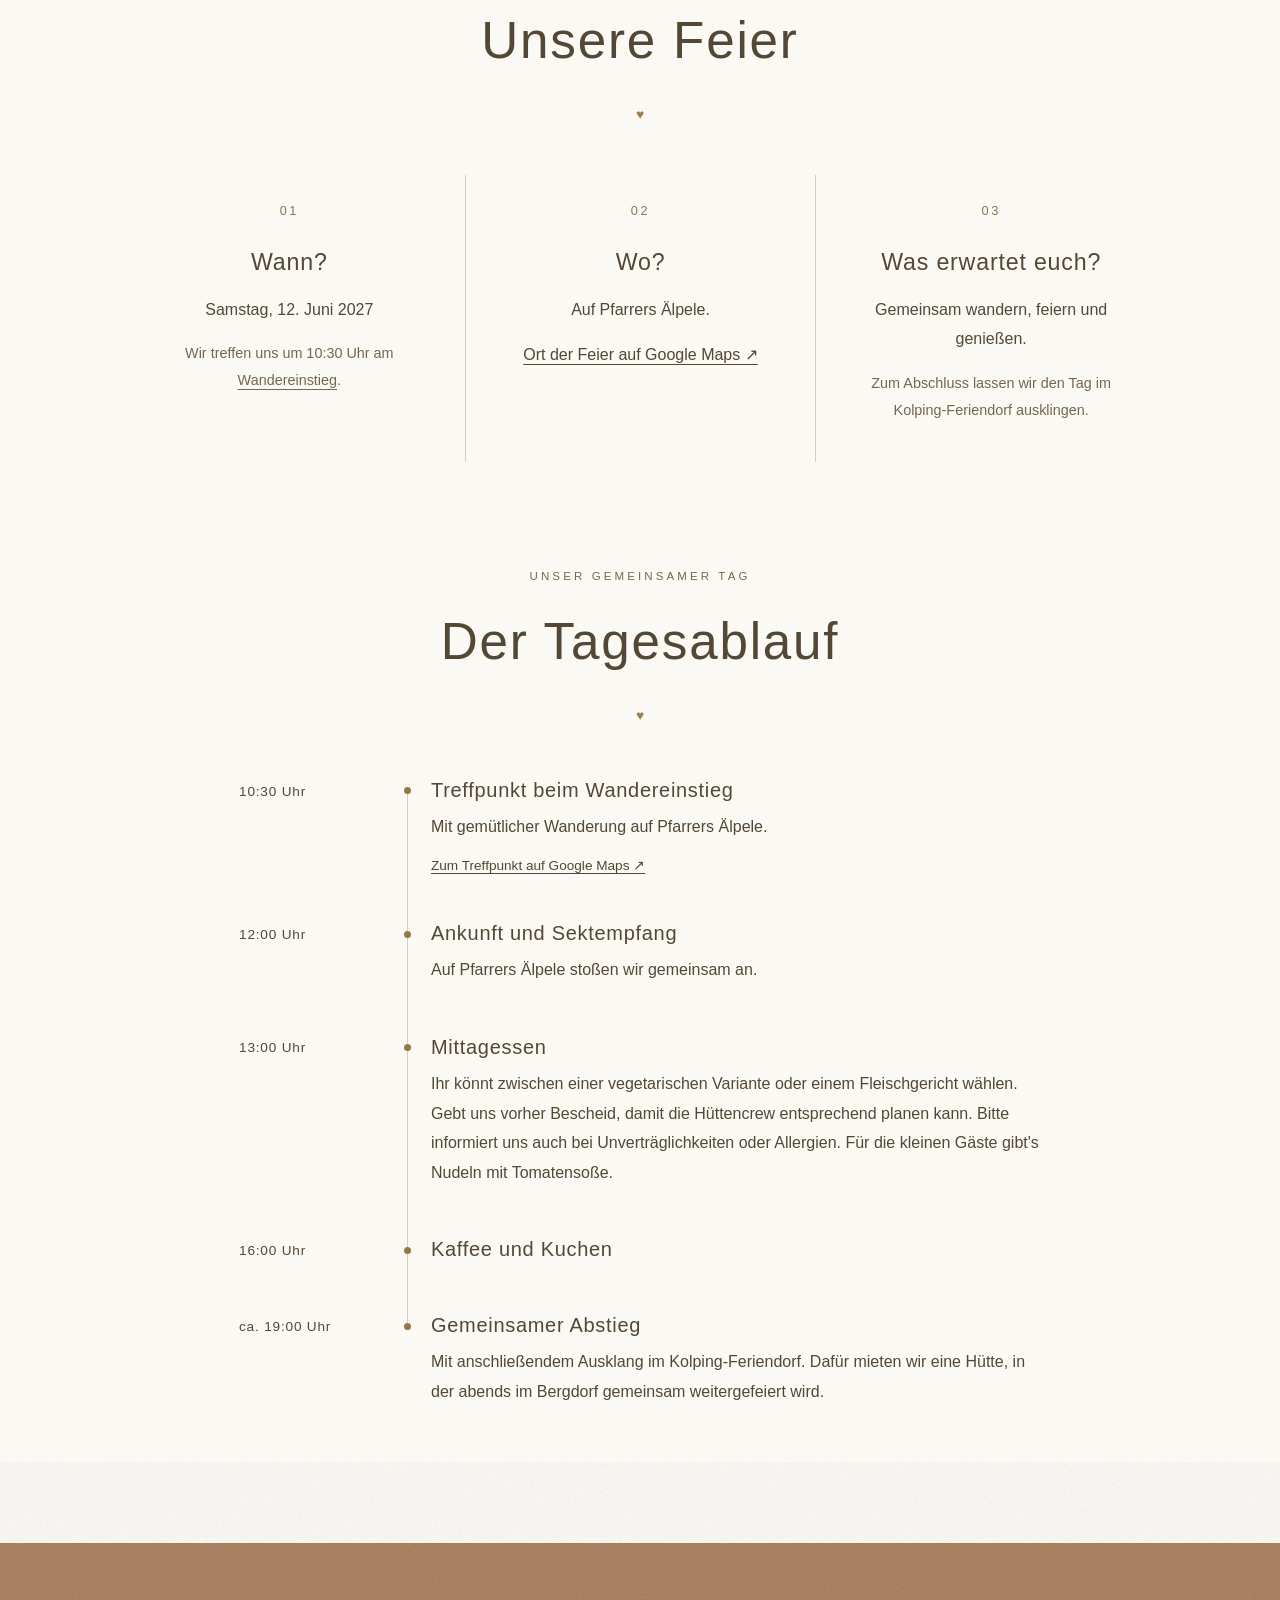
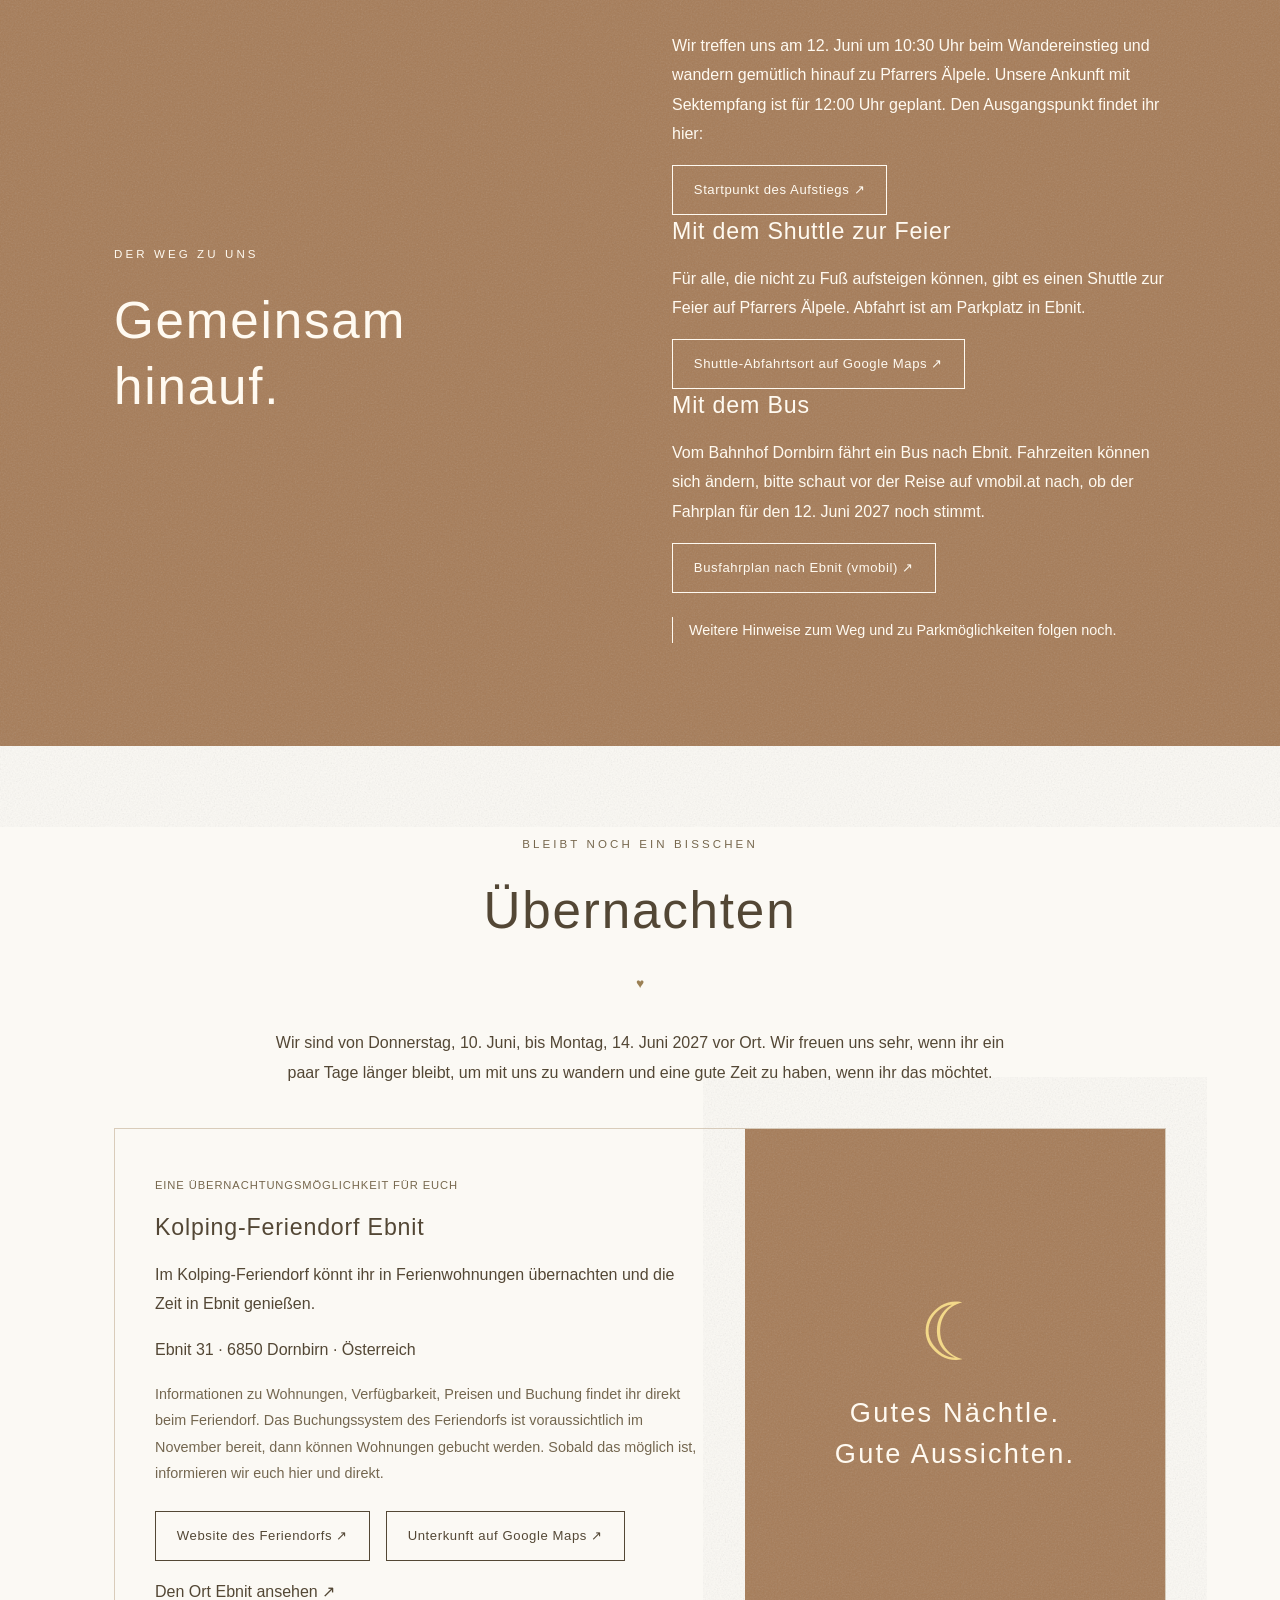
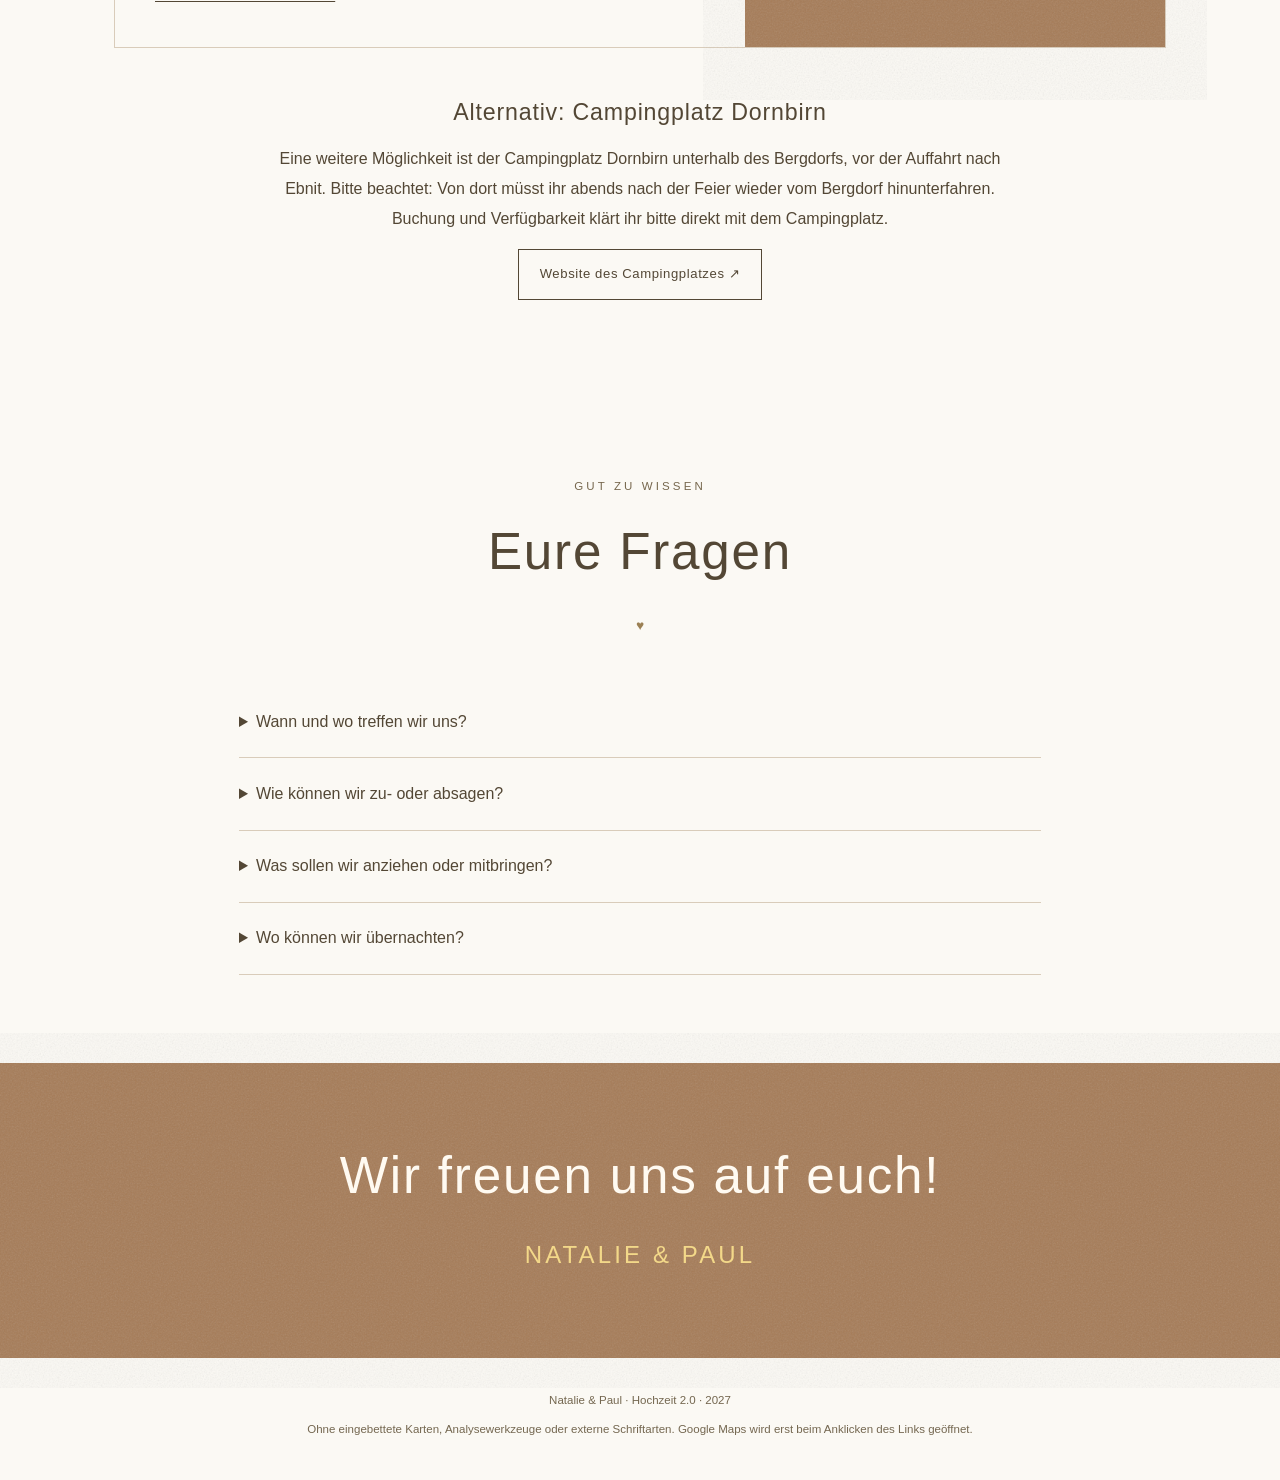
==== commit 326b86c3: "Text zum Mittagessen neu fassen Co-Authored-By: Claude Sonnet 5.5 <noreply@anthropic.com>" ====
--- a/index.html
+++ b/index.html
@@ -58,7 +58,7 @@
       <ol class="zeitplan">
         <li><time datetime="2027-06-12T10:30">10:30 Uhr</time><div><h3>Treffpunkt beim Wandereinstieg</h3><p>Mit gemütlicher Wanderung auf Pfarrers Älpele.</p><a href="https://maps.app.goo.gl/ZvrrkcyxLTmNJi4U7" target="_blank" rel="noopener noreferrer">Zum Treffpunkt auf Google Maps ↗<span class="sr-only"> (öffnet in einem neuen Tab)</span></a></div></li>
         <li><time datetime="2027-06-12T12:00">12:00 Uhr</time><div><h3>Ankunft und Sektempfang</h3><p>Auf Pfarrers Älpele stoßen wir gemeinsam an.</p></div></li>
-        <li><time datetime="2027-06-12T13:00">13:00 Uhr</time><div><h3>Mittagessen</h3><p>Die Hälfte des Essens ist vegetarisch: Käsefladen. Dazu gibt es eine Fleischoption, die sich nach dem Wetter richtet. Für die Kinder gibt es Nudeln mit Tomatensauce. Außerdem könnt ihr auf jeden Fall à la carte bestellen, also verschiedene Gerichte von der Alpe. Bei besonderen Wünschen meldet euch bitte noch einmal bei uns.</p></div></li>
+        <li><time datetime="2027-06-12T13:00">13:00 Uhr</time><div><h3>Mittagessen</h3><p>Ihr könnt zwischen einer vegetarischen Variante oder einem Fleischgericht wählen. Gebt uns vorher Bescheid, damit die Hüttencrew entsprechend planen kann. Bitte informiert uns auch bei Unverträglichkeiten oder Allergien. Für die kleinen Gäste gibt's Nudeln mit Tomatensoße.</p></div></li>
         <li><time datetime="2027-06-12T16:00">16:00 Uhr</time><div><h3>Kaffee und Kuchen</h3></div></li>
         <li><time datetime="2027-06-12T19:00">ca. 19:00 Uhr</time><div><h3>Gemeinsamer Abstieg</h3><p>Mit anschließendem Ausklang im Kolping-Feriendorf. Dafür mieten wir eine Hütte, in der abends im Bergdorf gemeinsam weitergefeiert wird.</p></div></li>
       </ol>
@@ -76,7 +76,7 @@
       <div class="section-heading"><p class="eyebrow">Gut zu wissen</p><h2 id="fragen-titel">Eure Fragen</h2></div>
       <details><summary>Wann und wo treffen wir uns?</summary><p>Am Samstag, 12. Juni 2027, um 10:30 Uhr beim Wandereinstieg. Den Kartenlink findet ihr unter „Anreise“. Von dort wandern wir gemeinsam auf Pfarrers Älpele.</p></details>
       <details><summary>Wie können wir zu- oder absagen?</summary><p>Die Informationen zur Rückmeldung und eine mögliche Frist ergänzen wir noch. Auf dieser Website gibt es aktuell kein Anmeldeformular.</p></details>
-      <details><summary>Was sollen wir anziehen oder mitbringen?</summary><p>Hinweise zu Kleidung, Wetter und dem Weg zur Feier folgen rechtzeitig vor der Hochzeit.</p></details>
+      <details><summary>Was sollen wir anziehen oder mitbringen?</summary><p>Unser Dresscode: festlich-bergtauglich. Kurze Hosen und kurze Kleidung sind völlig in Ordnung, da sind wir entspannt. Wir wandern etwa eine Stunde über einen Wald- und Wiesenweg hinauf zur Feier. Dafür solltet ihr festes Schuhwerk tragen.</p></details>
       <details><summary>Wo können wir übernachten?</summary><p>Das Kolping-Feriendorf Ebnit ist eine Möglichkeit für eure Übernachtung. Oben findet ihr die offizielle Website und den Kartenlink. Bitte klärt die Buchung und Verfügbarkeit direkt mit der Unterkunft. Alternativ gibt es den Campingplatz Dornbirn unterhalb des Bergdorfs. Von dort müsst ihr abends wieder vom Bergdorf hinunterfahren.</p></details>
     </section>
     <section class="abschluss"><h2>Wir freuen uns auf euch!</h2><p class="unterschrift">Natalie &amp; Paul</p></section>
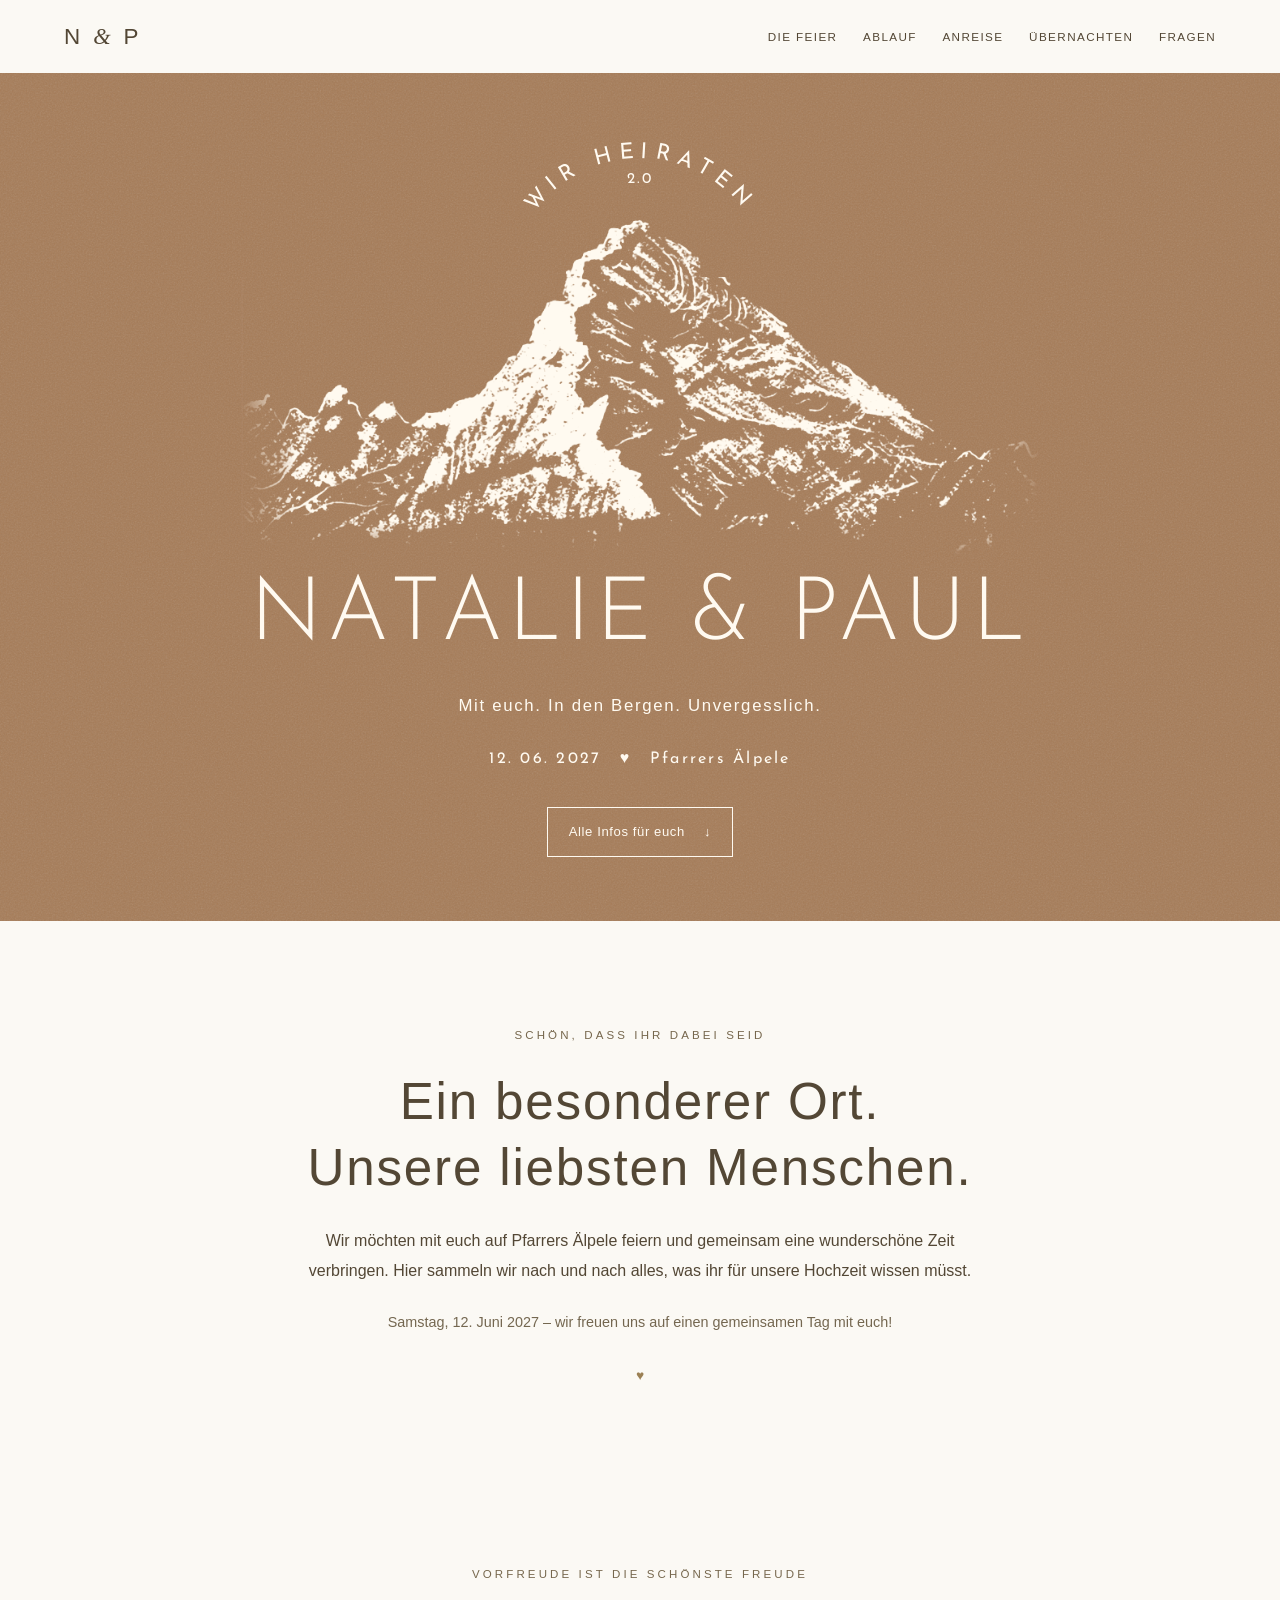
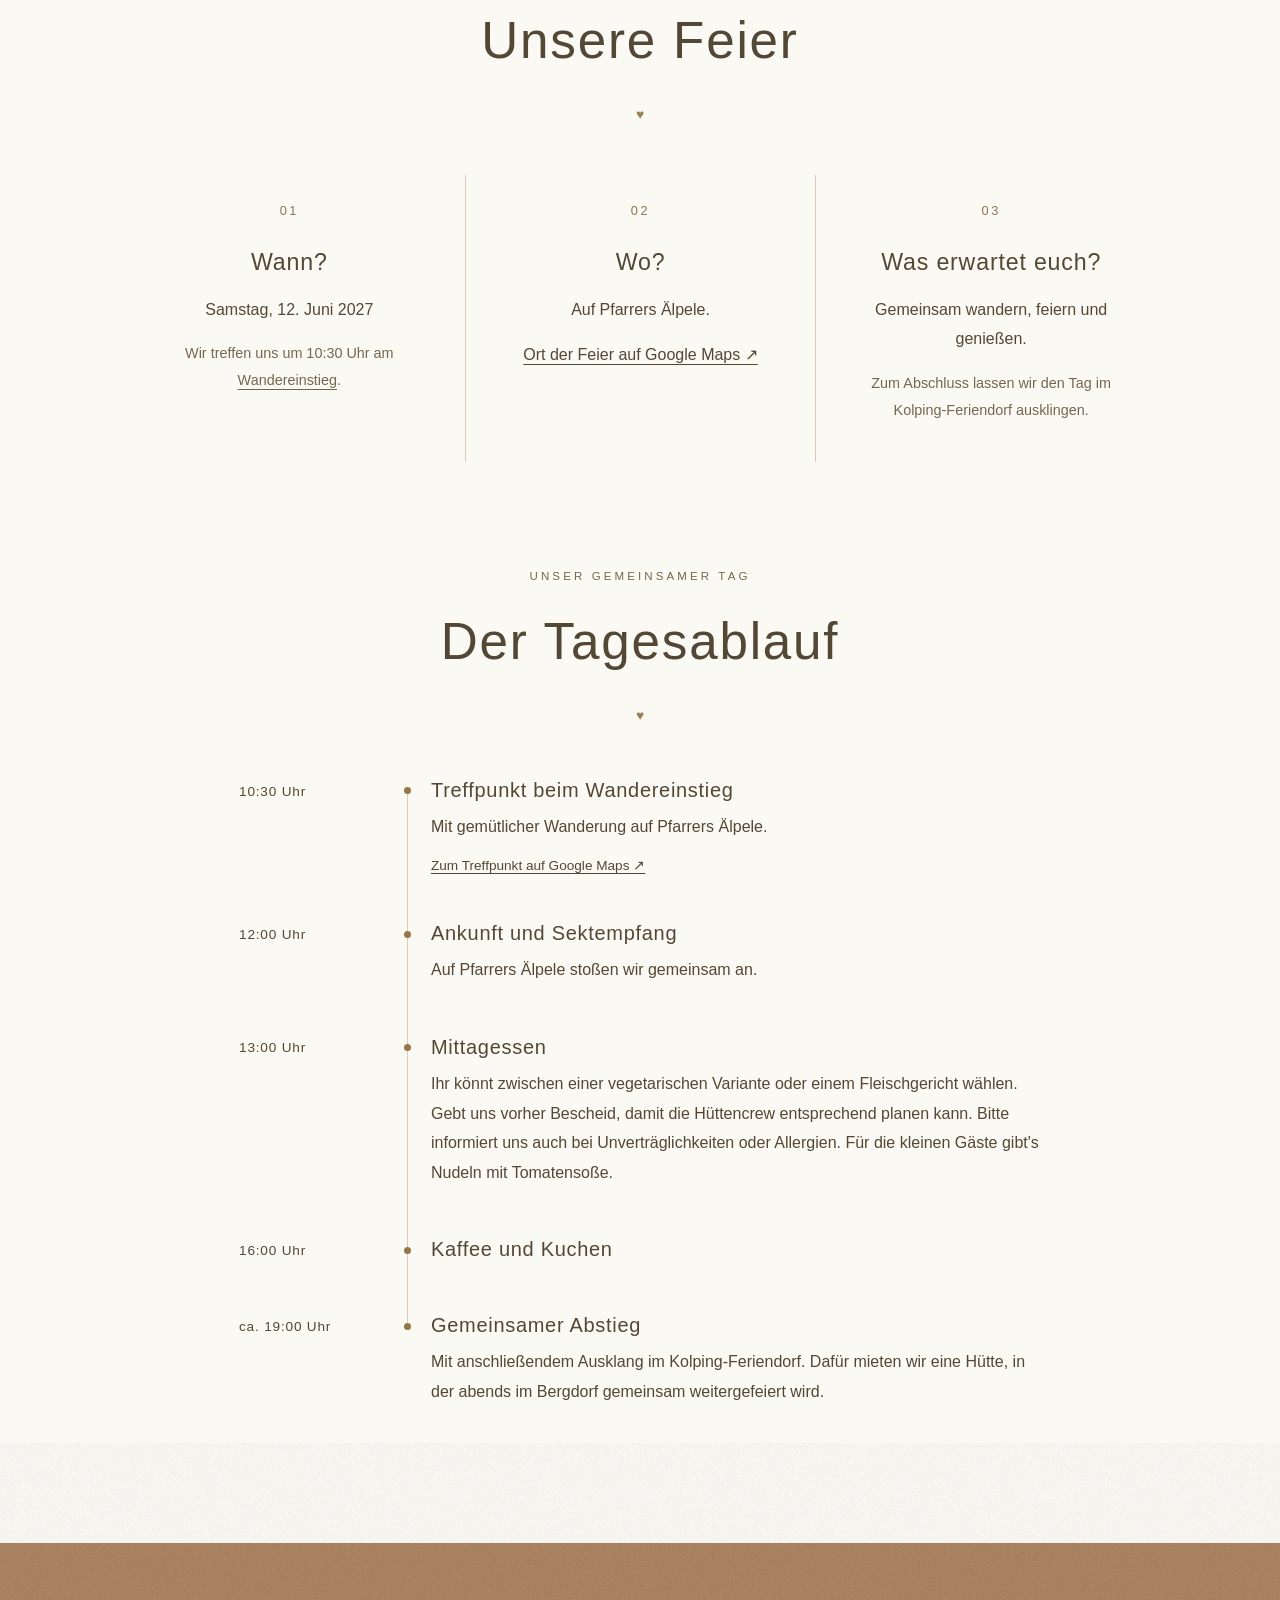
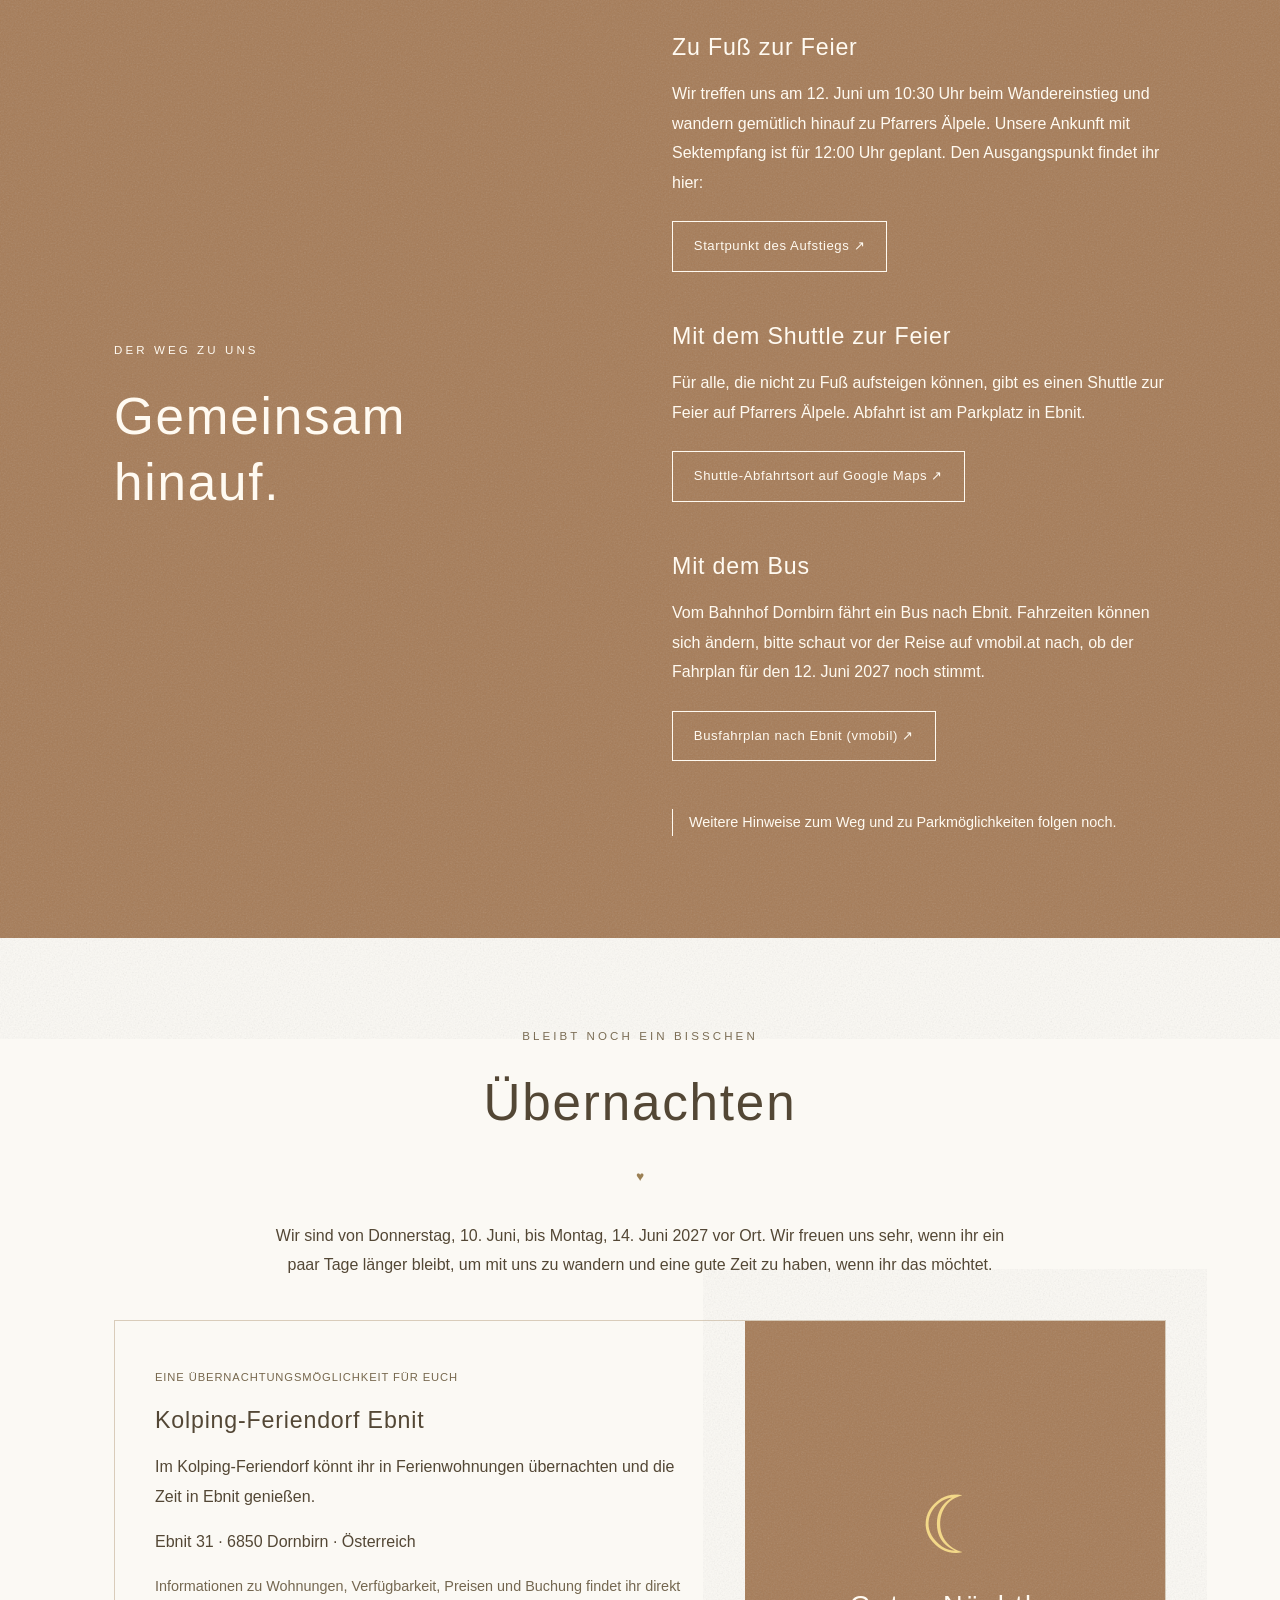
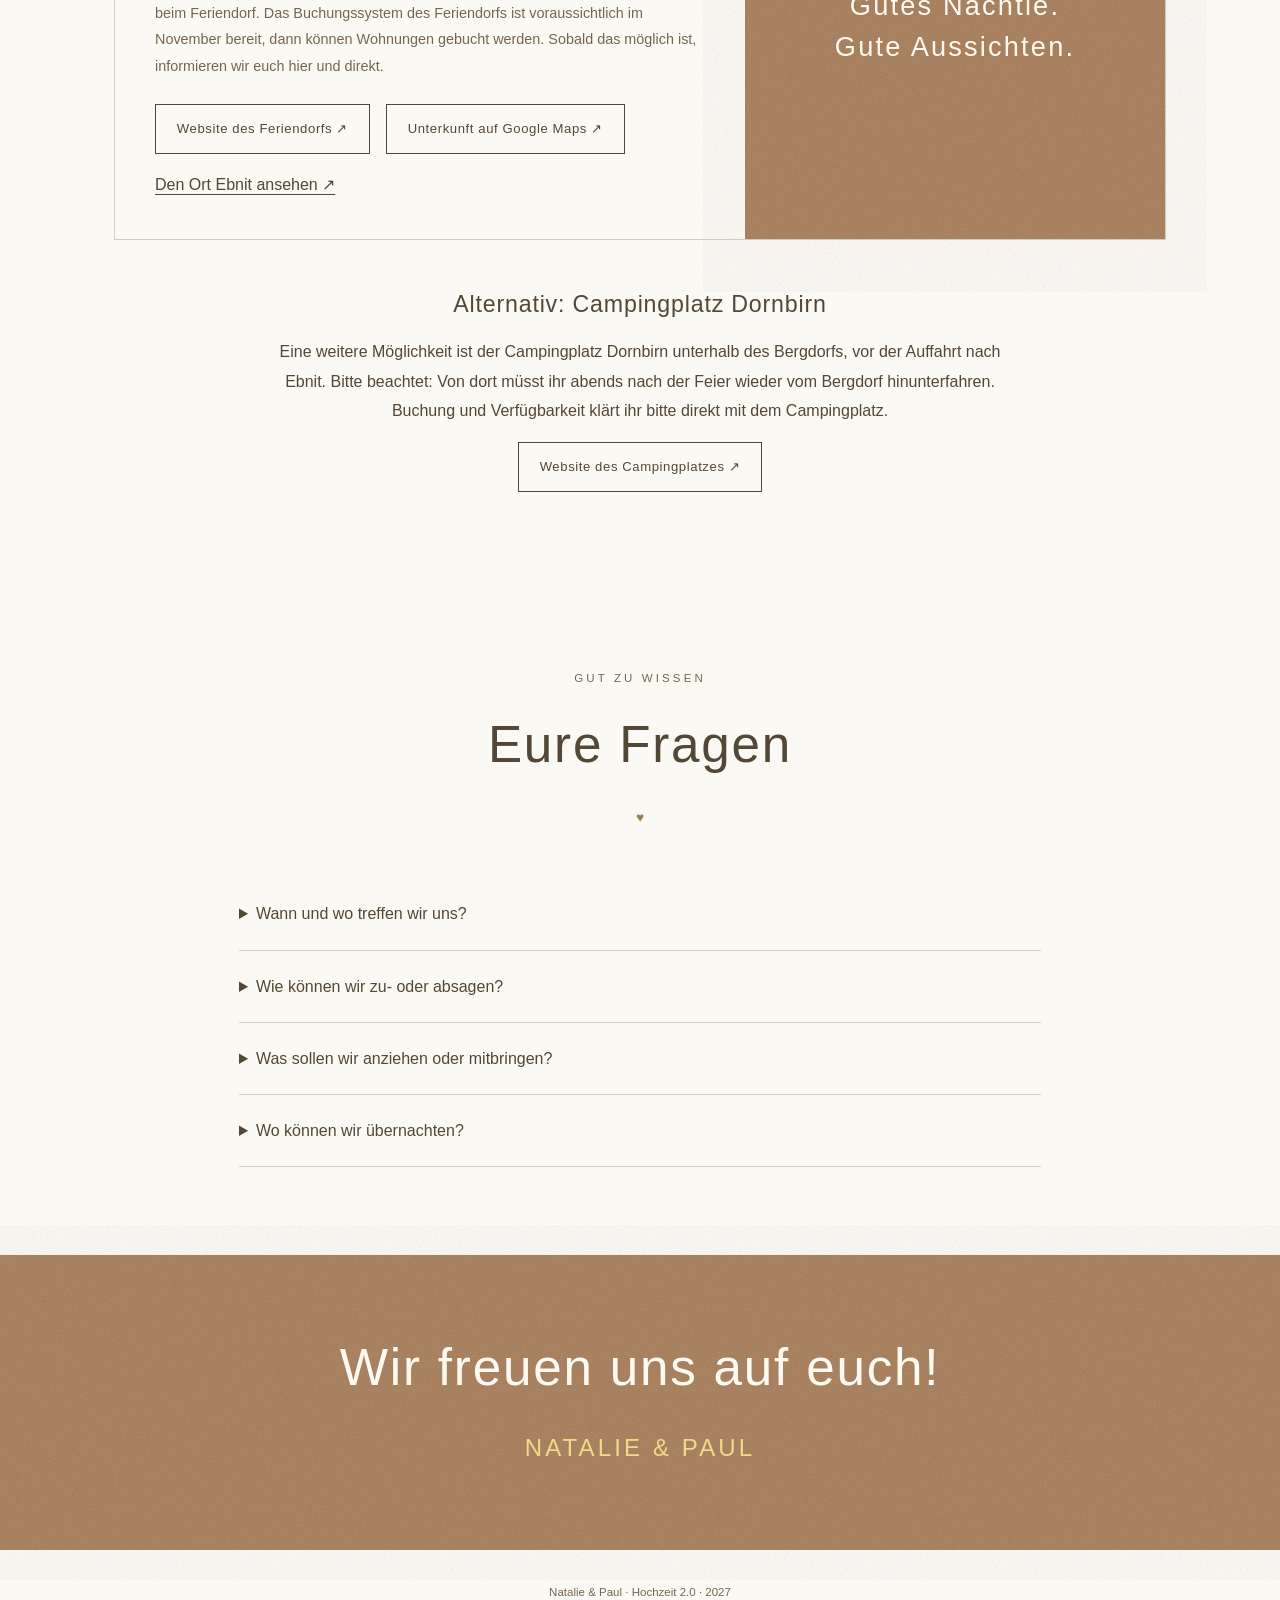
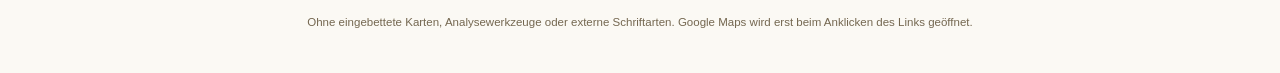
==== commit 1cf1a609: "Anreise mit gleich aufgebauten Blöcken, gleichen Überschriften und Abständen Co-Authored-By: Claude " ====
--- a/index.html
+++ b/index.html
@@ -64,7 +64,7 @@
       </ol>
     </section>
     <section class="reise" id="anreise" aria-labelledby="anreise-titel">
-      <div class="section reise-inner"><div><p class="eyebrow">Der Weg zu uns</p><h2 id="anreise-titel">Gemeinsam<br>hinauf.</h2></div><div><p>Wir treffen uns am 12. Juni um 10:30 Uhr beim Wandereinstieg und wandern gemütlich hinauf zu Pfarrers Älpele. Unsere Ankunft mit Sektempfang ist für 12:00 Uhr geplant. Den Ausgangspunkt findet ihr hier:</p><a class="button" href="https://maps.app.goo.gl/ZvrrkcyxLTmNJi4U7" target="_blank" rel="noopener noreferrer">Startpunkt des Aufstiegs ↗<span class="sr-only"> (öffnet Google Maps in einem neuen Tab)</span></a><h3>Mit dem Shuttle zur Feier</h3><p>Für alle, die nicht zu Fuß aufsteigen können, gibt es einen Shuttle zur Feier auf Pfarrers Älpele. Abfahrt ist am Parkplatz in Ebnit.</p><a class="button" href="https://maps.app.goo.gl/EHafp6ATxJmThJydA?g_st=aw" target="_blank" rel="noopener noreferrer">Shuttle-Abfahrtsort auf Google Maps ↗<span class="sr-only"> (öffnet in einem neuen Tab)</span></a><h3>Mit dem Bus</h3><p>Vom Bahnhof Dornbirn fährt ein Bus nach Ebnit. Fahrzeiten können sich ändern, bitte schaut vor der Reise auf vmobil.at nach, ob der Fahrplan für den 12. Juni 2027 noch stimmt.</p><a class="button" href="https://www.vmobil.at/sites/default/files/2025-11/177.pdf" target="_blank" rel="noopener noreferrer">Busfahrplan nach Ebnit (vmobil) ↗<span class="sr-only"> (öffnet PDF in einem neuen Tab)</span></a><p class="hinweis">Weitere Hinweise zum Weg und zu Parkmöglichkeiten folgen noch.</p></div></div>
+      <div class="section reise-inner"><div><p class="eyebrow">Der Weg zu uns</p><h2 id="anreise-titel">Gemeinsam<br>hinauf.</h2></div><div><div class="weg"><h3>Zu Fuß zur Feier</h3><p>Wir treffen uns am 12. Juni um 10:30 Uhr beim Wandereinstieg und wandern gemütlich hinauf zu Pfarrers Älpele. Unsere Ankunft mit Sektempfang ist für 12:00 Uhr geplant. Den Ausgangspunkt findet ihr hier:</p><a class="button" href="https://maps.app.goo.gl/ZvrrkcyxLTmNJi4U7" target="_blank" rel="noopener noreferrer">Startpunkt des Aufstiegs ↗<span class="sr-only"> (öffnet Google Maps in einem neuen Tab)</span></a></div><div class="weg"><h3>Mit dem Shuttle zur Feier</h3><p>Für alle, die nicht zu Fuß aufsteigen können, gibt es einen Shuttle zur Feier auf Pfarrers Älpele. Abfahrt ist am Parkplatz in Ebnit.</p><a class="button" href="https://maps.app.goo.gl/EHafp6ATxJmThJydA?g_st=aw" target="_blank" rel="noopener noreferrer">Shuttle-Abfahrtsort auf Google Maps ↗<span class="sr-only"> (öffnet in einem neuen Tab)</span></a></div><div class="weg"><h3>Mit dem Bus</h3><p>Vom Bahnhof Dornbirn fährt ein Bus nach Ebnit. Fahrzeiten können sich ändern, bitte schaut vor der Reise auf vmobil.at nach, ob der Fahrplan für den 12. Juni 2027 noch stimmt.</p><a class="button" href="https://www.vmobil.at/sites/default/files/2025-11/177.pdf" target="_blank" rel="noopener noreferrer">Busfahrplan nach Ebnit (vmobil) ↗<span class="sr-only"> (öffnet PDF in einem neuen Tab)</span></a></div><p class="hinweis">Weitere Hinweise zum Weg und zu Parkmöglichkeiten folgen noch.</p></div></div>
     </section>
     <section class="section" id="uebernachten" aria-labelledby="uebernachten-titel">
       <div class="section-heading"><p class="eyebrow">Bleibt noch ein bisschen</p><h2 id="uebernachten-titel">Übernachten</h2></div>
--- a/style.css
+++ b/style.css
@@ -72,6 +72,10 @@
 .nummer { display: block; font-size: .8rem; letter-spacing: .2em; color: #8c7552; margin-bottom: 1.5rem; }
 .reise { color: #fffaf1; }
 .reise .eyebrow, .reise .hinweis { color: #fffaf1; }
+.weg + .weg { margin-top: 3rem; }
+.weg h3 { margin-bottom: 1rem; }
+.weg p { margin-bottom: 1.5rem; }
+.reise .hinweis { margin-top: 3rem; }
 .reise-inner { display: grid; grid-template-columns: 1fr 1fr; gap: 4rem; align-items: center; }
 .unterkunft { display: grid; grid-template-columns: 1.5fr 1fr; border: 1px solid var(--linie); }
 .unterkunft > div:first-child { padding: 2.5rem; }
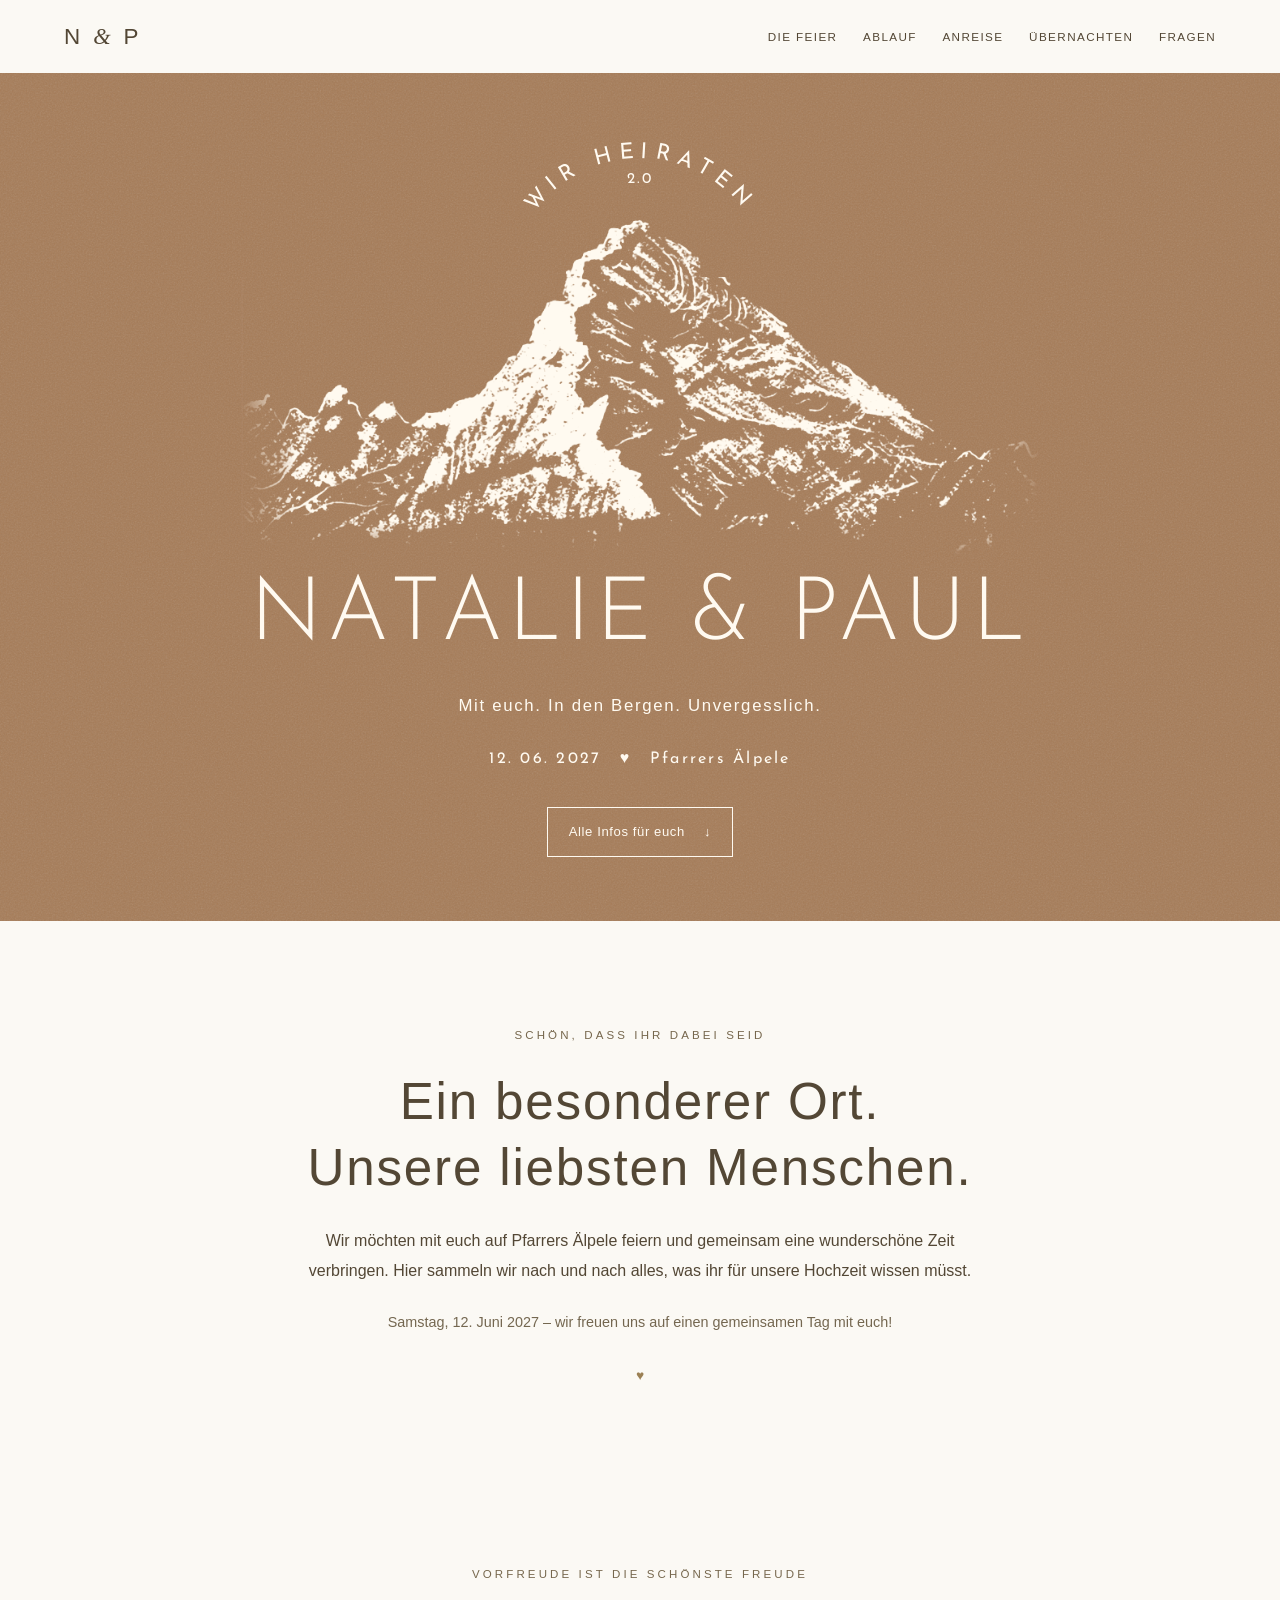
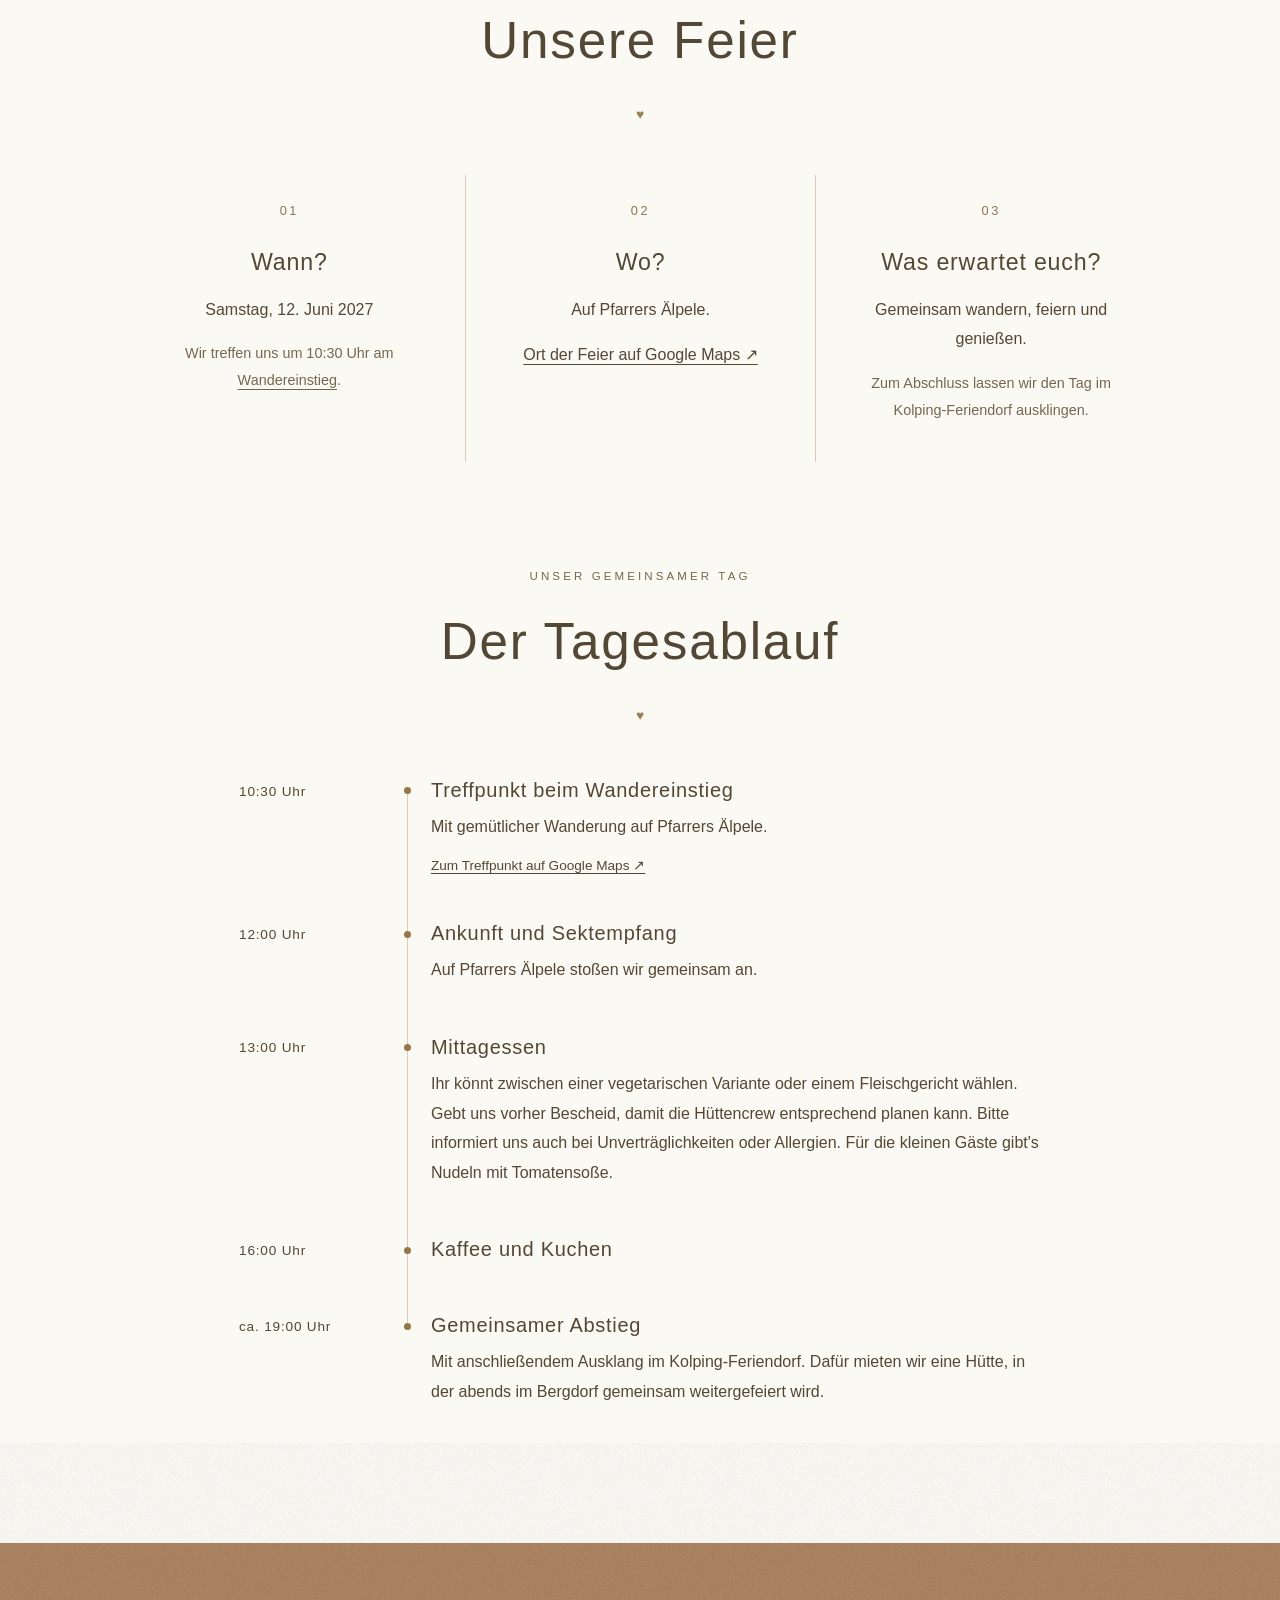
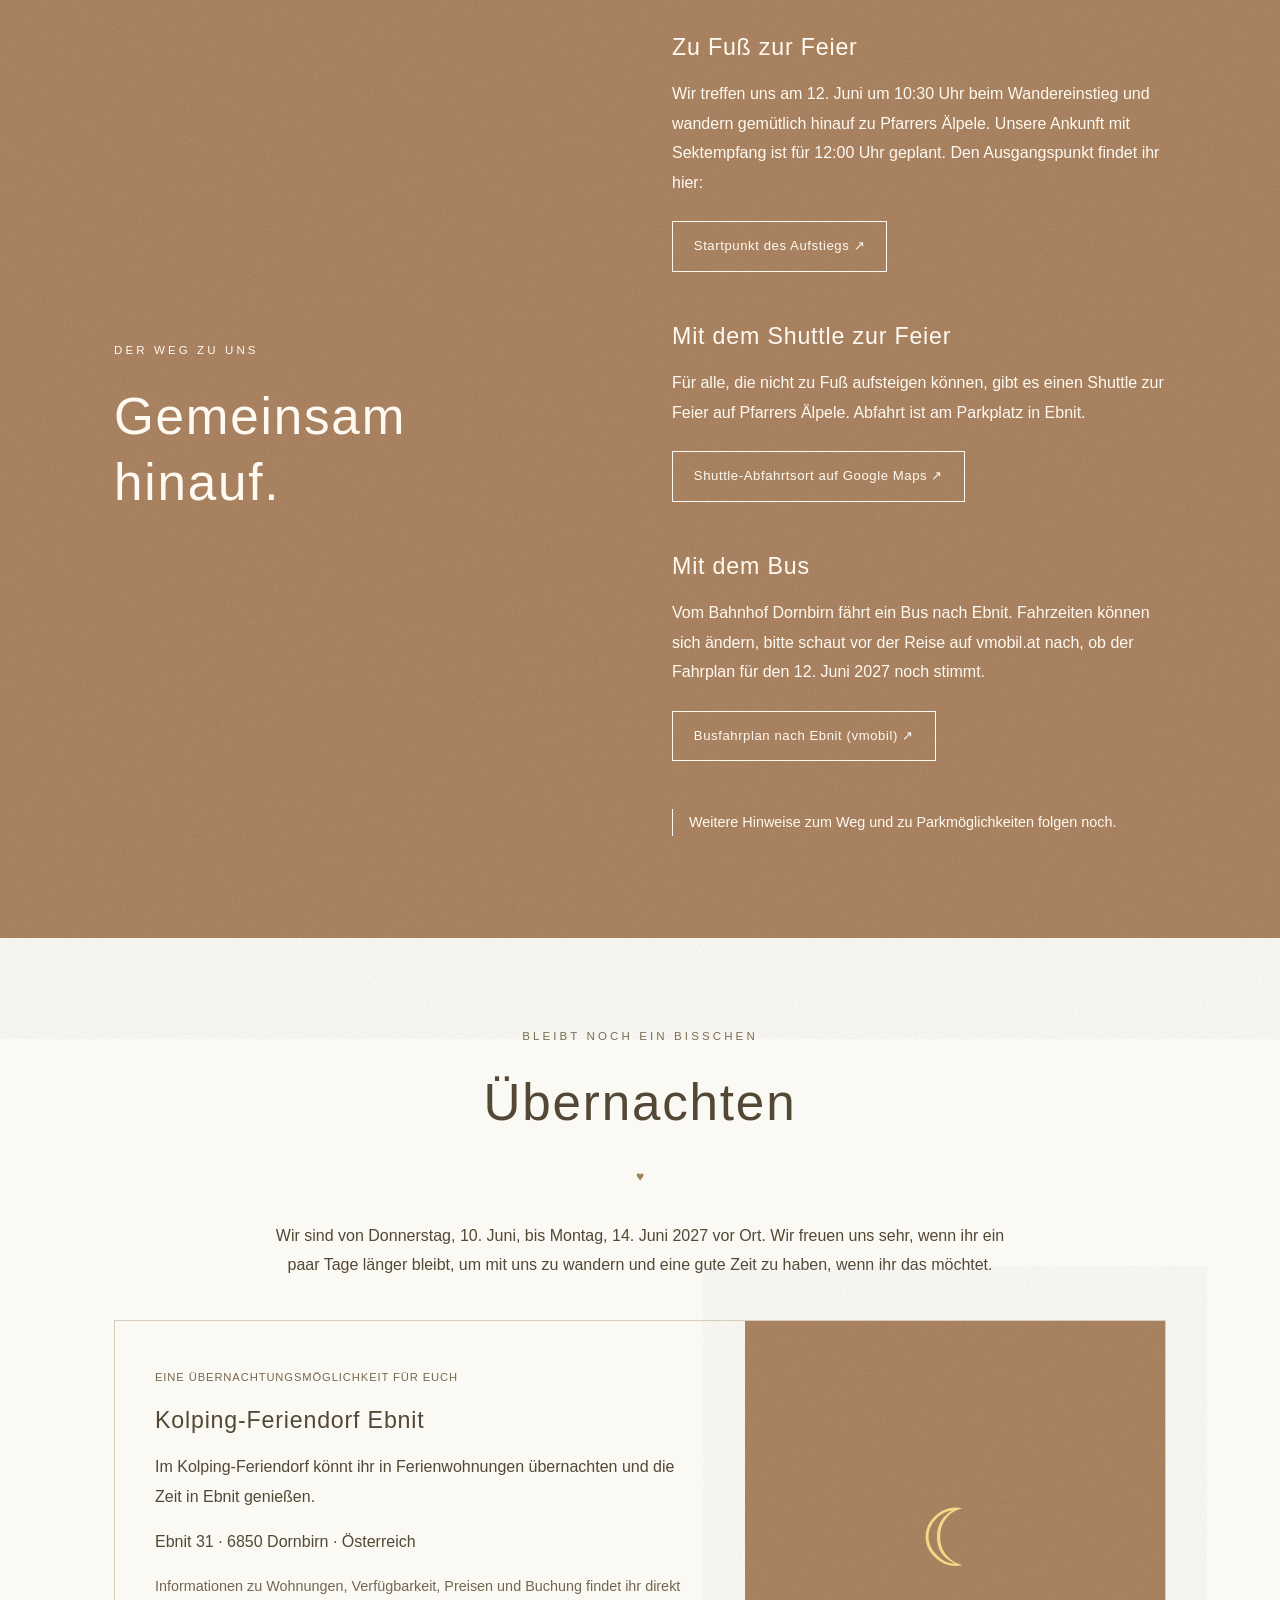
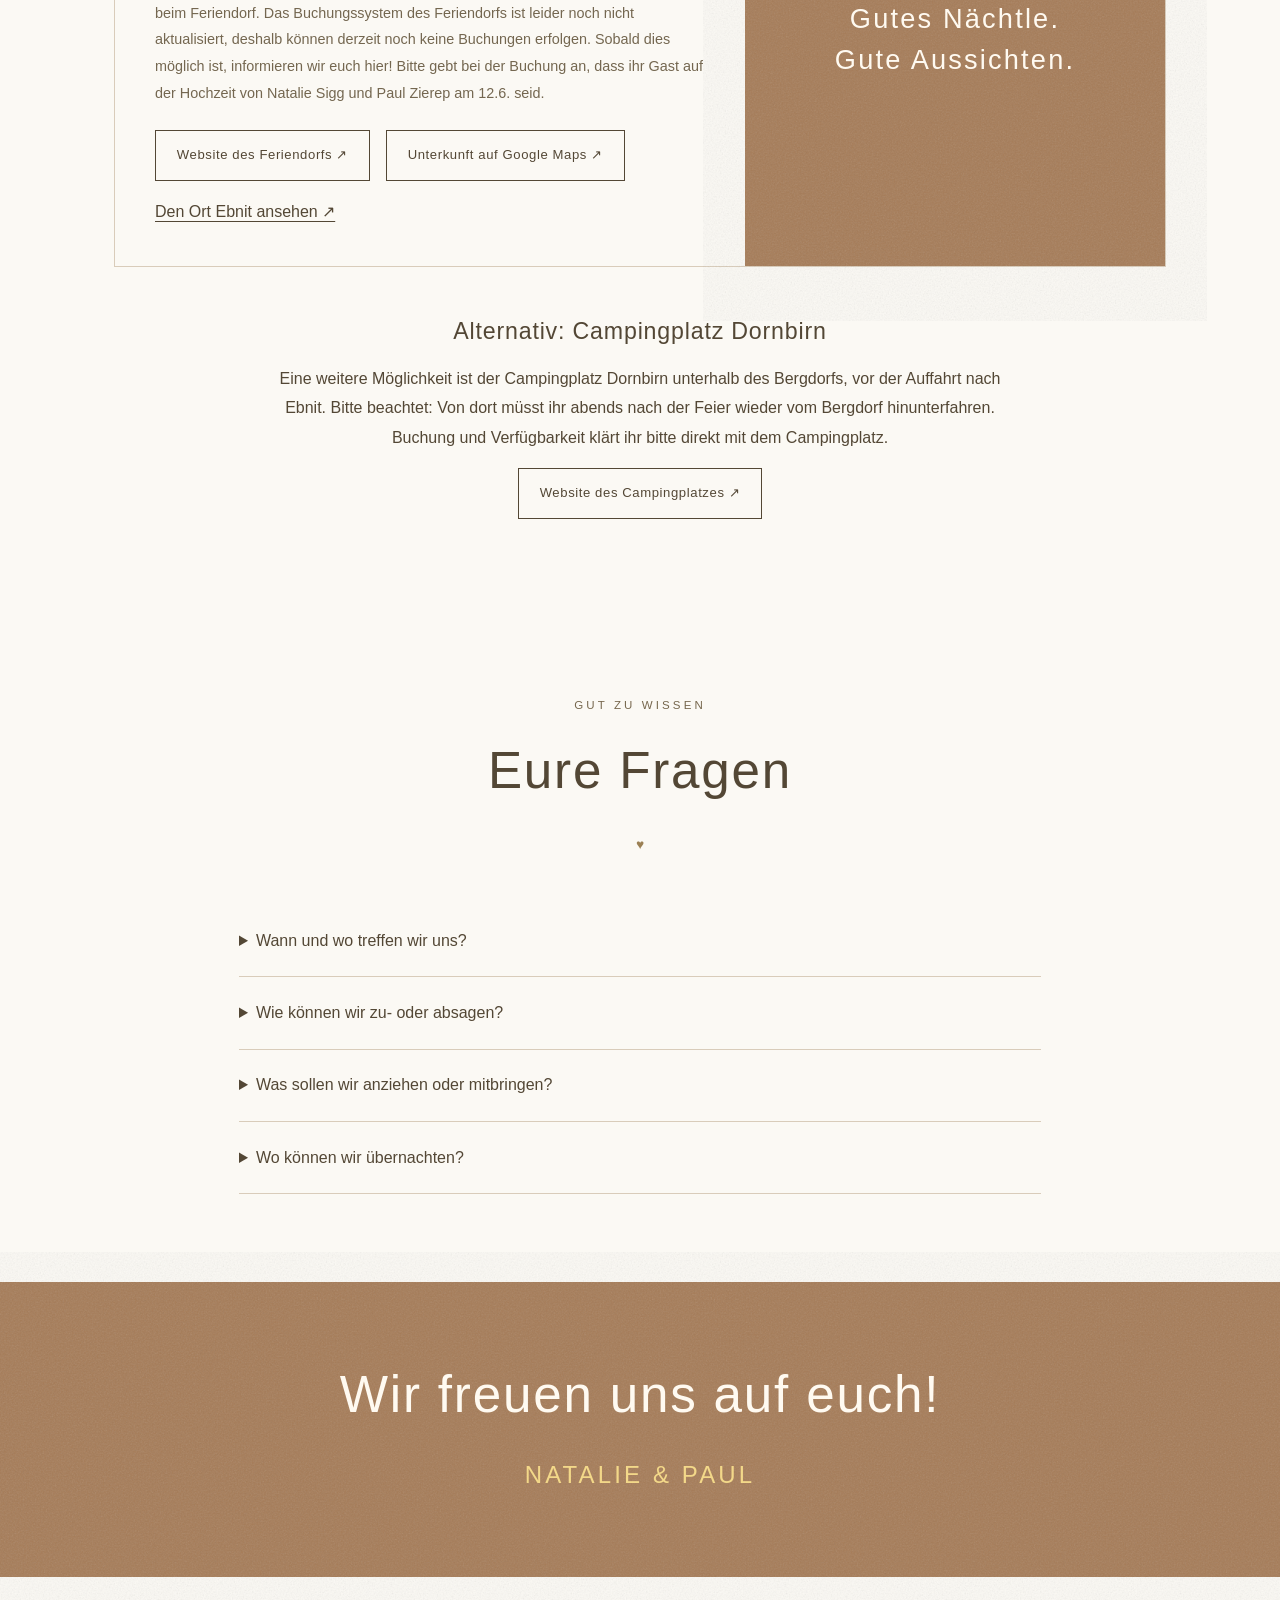
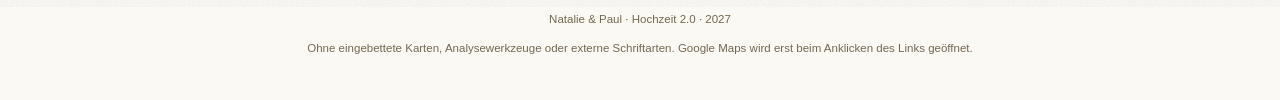
==== commit 2e4561a8: "Buchungshinweis im Kolping-Feriendorf aktualisieren Co-Authored-By: Claude Sonnet 5.5 <noreply@anthr" ====
--- a/index.html
+++ b/index.html
@@ -69,7 +69,7 @@
     <section class="section" id="uebernachten" aria-labelledby="uebernachten-titel">
       <div class="section-heading"><p class="eyebrow">Bleibt noch ein bisschen</p><h2 id="uebernachten-titel">Übernachten</h2></div>
       <p class="aufenthalt">Wir sind von Donnerstag, 10. Juni, bis Montag, 14. Juni 2027 vor Ort. Wir freuen uns sehr, wenn ihr ein paar Tage länger bleibt, um mit uns zu wandern und eine gute Zeit zu haben, wenn ihr das möchtet.</p>
-      <article class="unterkunft"><div><span class="tag">Eine Übernachtungsmöglichkeit für euch</span><h3>Kolping-Feriendorf Ebnit</h3><p>Im Kolping-Feriendorf könnt ihr in Ferienwohnungen übernachten und die Zeit in Ebnit genießen.</p><p>Ebnit 31 · 6850 Dornbirn · Österreich</p><p class="muted">Informationen zu Wohnungen, Verfügbarkeit, Preisen und Buchung findet ihr direkt beim Feriendorf. Das Buchungssystem des Feriendorfs ist voraussichtlich im November bereit, dann können Wohnungen gebucht werden. Sobald das möglich ist, informieren wir euch hier und direkt.</p><div class="links"><a class="button secondary" href="https://www.kolping-ebnit.at/" target="_blank" rel="noopener noreferrer">Website des Feriendorfs ↗<span class="sr-only"> (öffnet in einem neuen Tab)</span></a><a class="button secondary" href="https://www.google.com/maps/search/?api=1&amp;query=Kolping-Feriendorf+Ebnit+31+6850+Dornbirn" target="_blank" rel="noopener noreferrer">Unterkunft auf Google Maps ↗<span class="sr-only"> (öffnet in einem neuen Tab)</span></a><a href="https://maps.app.goo.gl/HhwFWJqcy7rDhzZF8" target="_blank" rel="noopener noreferrer">Den Ort Ebnit ansehen ↗<span class="sr-only"> (öffnet Google Maps in einem neuen Tab)</span></a></div></div><div class="nacht" aria-hidden="true"><span>☾</span><p>Gutes Nächtle.<br>Gute Aussichten.</p></div></article>
+      <article class="unterkunft"><div><span class="tag">Eine Übernachtungsmöglichkeit für euch</span><h3>Kolping-Feriendorf Ebnit</h3><p>Im Kolping-Feriendorf könnt ihr in Ferienwohnungen übernachten und die Zeit in Ebnit genießen.</p><p>Ebnit 31 · 6850 Dornbirn · Österreich</p><p class="muted">Informationen zu Wohnungen, Verfügbarkeit, Preisen und Buchung findet ihr direkt beim Feriendorf. Das Buchungssystem des Feriendorfs ist leider noch nicht aktualisiert, deshalb können derzeit noch keine Buchungen erfolgen. Sobald dies möglich ist, informieren wir euch hier! Bitte gebt bei der Buchung an, dass ihr Gast auf der Hochzeit von Natalie Sigg und Paul Zierep am 12.6. seid.</p><div class="links"><a class="button secondary" href="https://www.kolping-ebnit.at/" target="_blank" rel="noopener noreferrer">Website des Feriendorfs ↗<span class="sr-only"> (öffnet in einem neuen Tab)</span></a><a class="button secondary" href="https://www.google.com/maps/search/?api=1&amp;query=Kolping-Feriendorf+Ebnit+31+6850+Dornbirn" target="_blank" rel="noopener noreferrer">Unterkunft auf Google Maps ↗<span class="sr-only"> (öffnet in einem neuen Tab)</span></a><a href="https://maps.app.goo.gl/HhwFWJqcy7rDhzZF8" target="_blank" rel="noopener noreferrer">Den Ort Ebnit ansehen ↗<span class="sr-only"> (öffnet Google Maps in einem neuen Tab)</span></a></div></div><div class="nacht" aria-hidden="true"><span>☾</span><p>Gutes Nächtle.<br>Gute Aussichten.</p></div></article>
       <div class="zusatz"><h3>Alternativ: Campingplatz Dornbirn</h3><p>Eine weitere Möglichkeit ist der Campingplatz Dornbirn unterhalb des Bergdorfs, vor der Auffahrt nach Ebnit. Bitte beachtet: Von dort müsst ihr abends nach der Feier wieder vom Bergdorf hinunterfahren. Buchung und Verfügbarkeit klärt ihr bitte direkt mit dem Campingplatz.</p><a class="button secondary" href="https://camping-dornbirn.at/" target="_blank" rel="noopener noreferrer">Website des Campingplatzes ↗<span class="sr-only"> (öffnet in einem neuen Tab)</span></a></div>
     </section>
     <section class="section faq" id="fragen" aria-labelledby="fragen-titel">
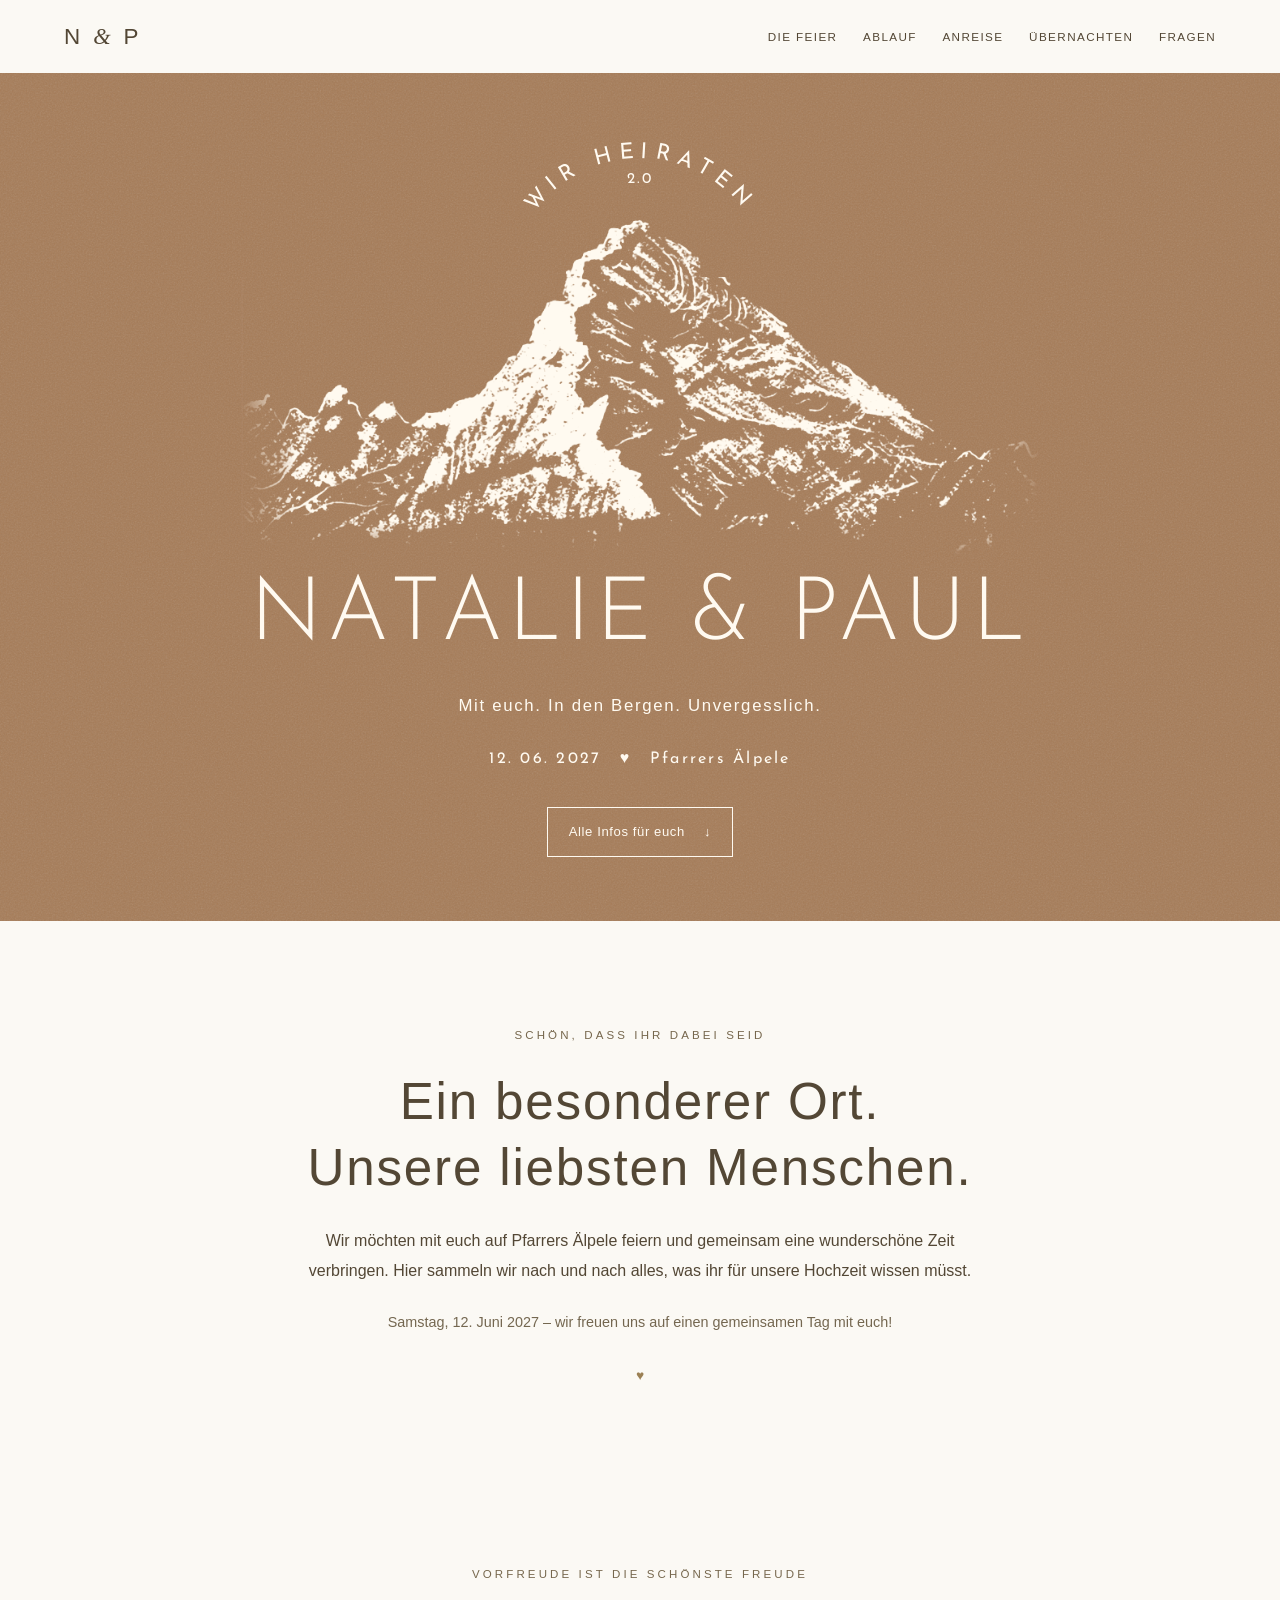
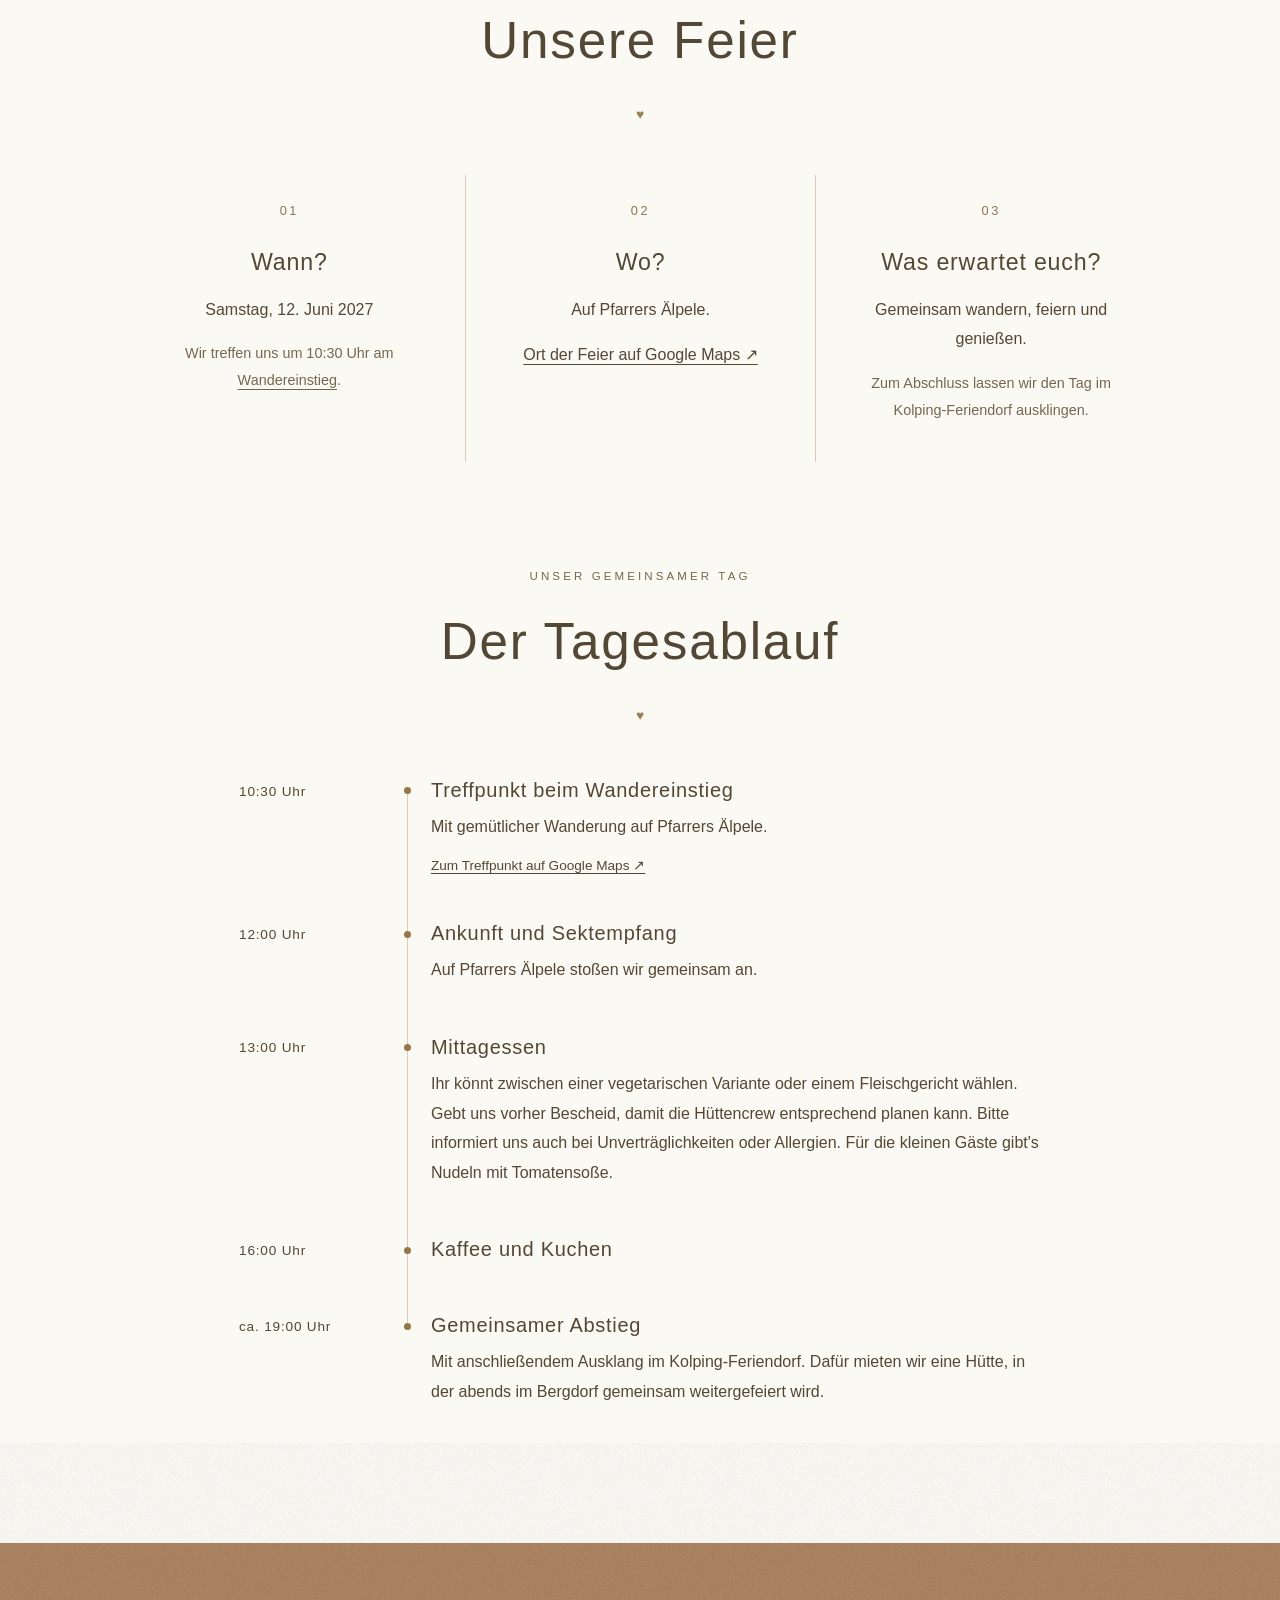
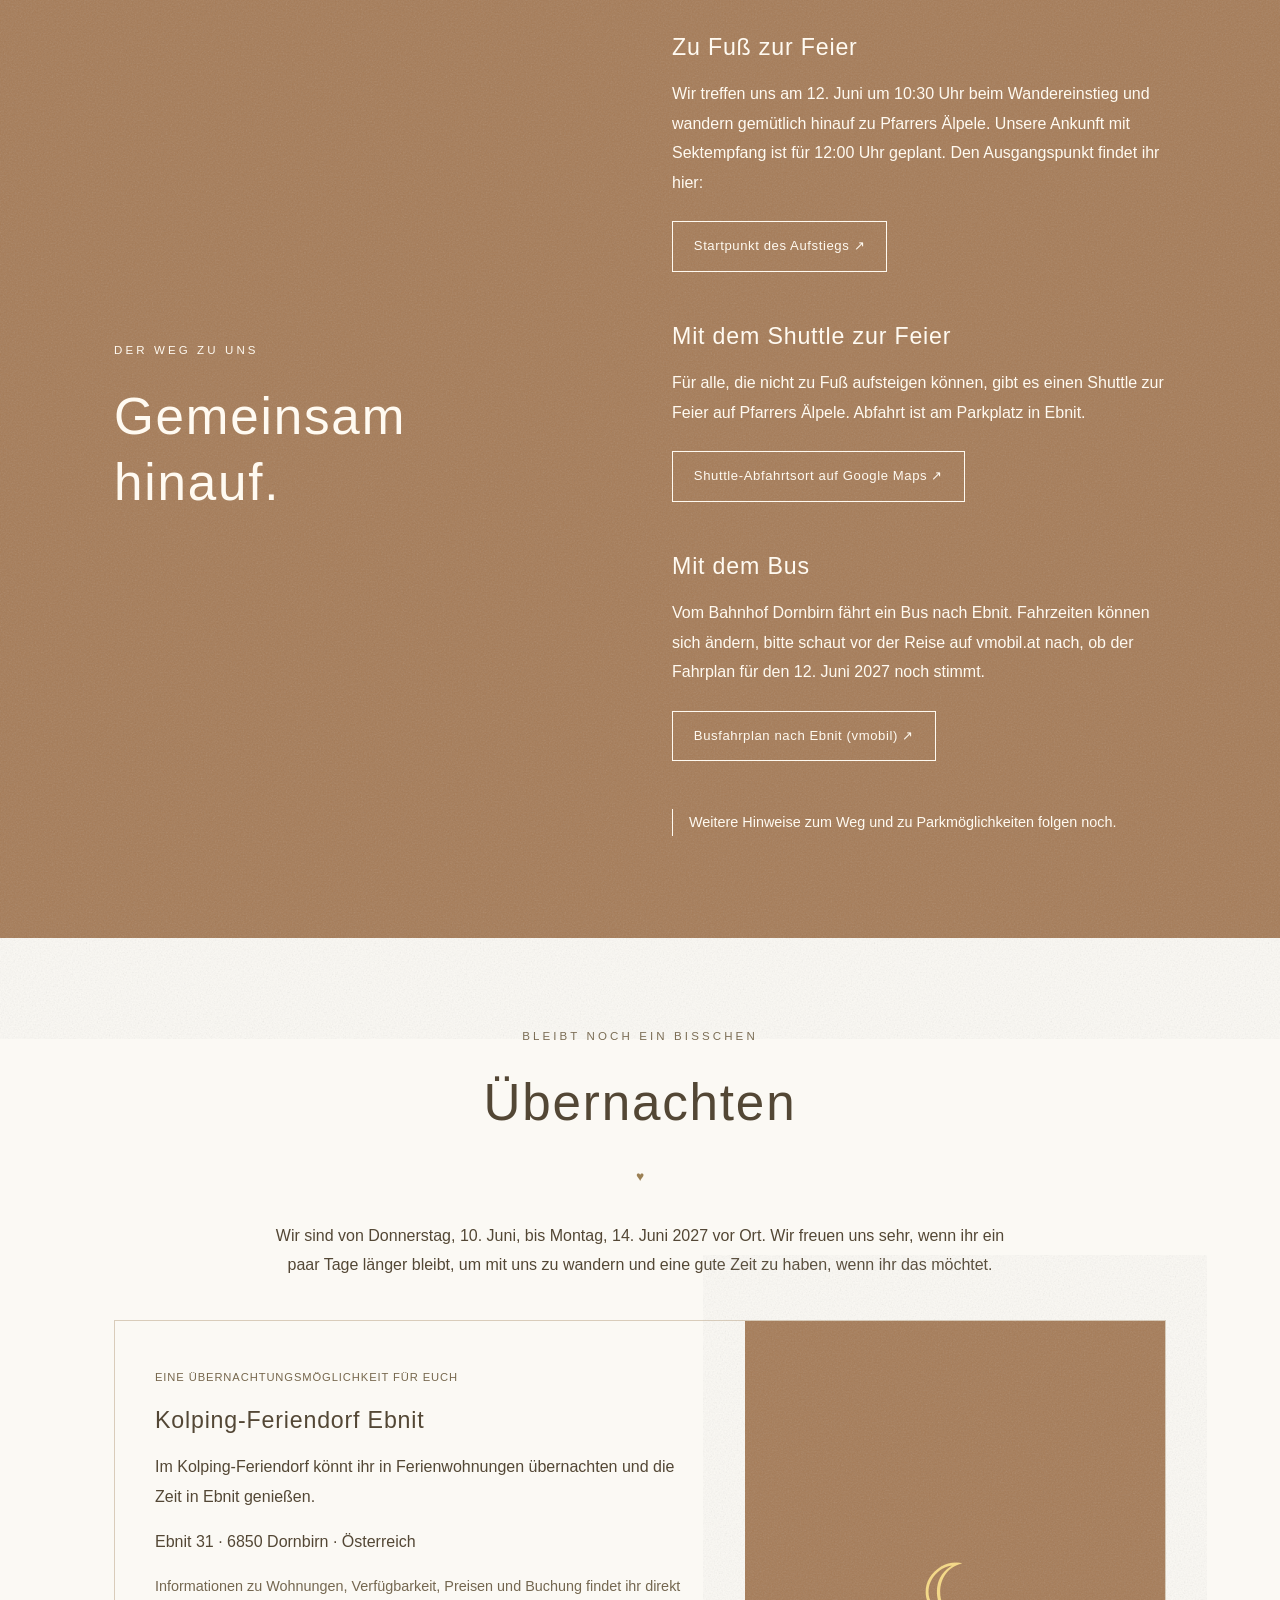
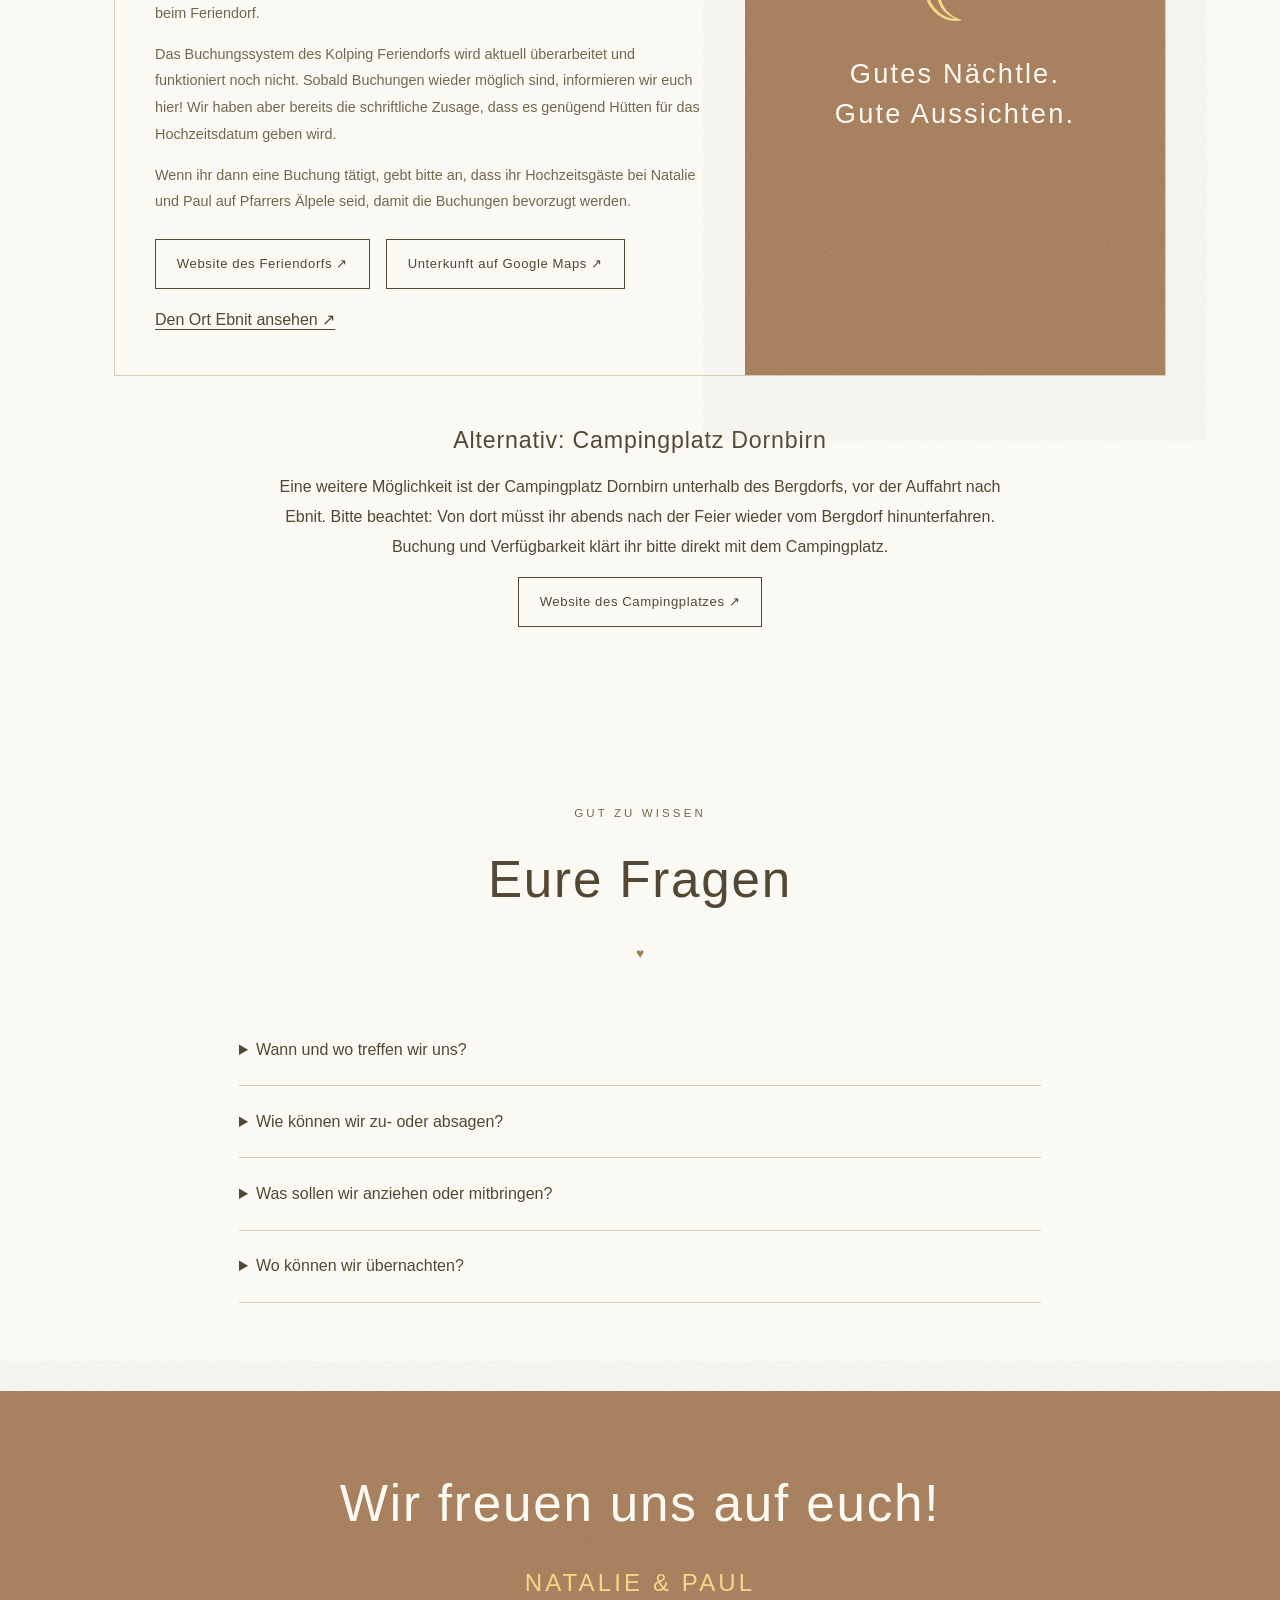
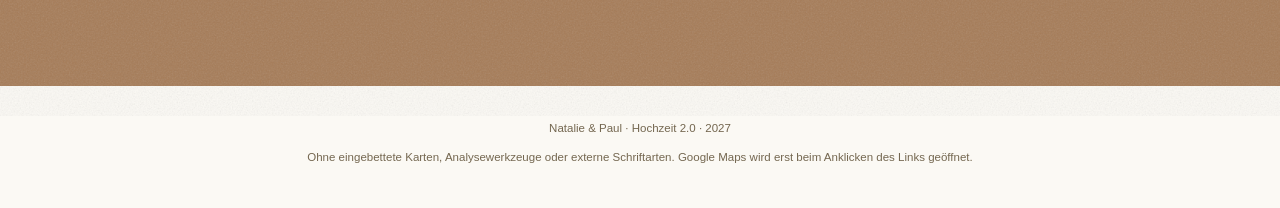
==== commit fceba252: "Buchungshinweis im Kolping-Feriendorf mit Hüttenzusage und Bevorzugung neu fassen Co-Authored-By: Cl" ====
--- a/index.html
+++ b/index.html
@@ -69,7 +69,7 @@
     <section class="section" id="uebernachten" aria-labelledby="uebernachten-titel">
       <div class="section-heading"><p class="eyebrow">Bleibt noch ein bisschen</p><h2 id="uebernachten-titel">Übernachten</h2></div>
       <p class="aufenthalt">Wir sind von Donnerstag, 10. Juni, bis Montag, 14. Juni 2027 vor Ort. Wir freuen uns sehr, wenn ihr ein paar Tage länger bleibt, um mit uns zu wandern und eine gute Zeit zu haben, wenn ihr das möchtet.</p>
-      <article class="unterkunft"><div><span class="tag">Eine Übernachtungsmöglichkeit für euch</span><h3>Kolping-Feriendorf Ebnit</h3><p>Im Kolping-Feriendorf könnt ihr in Ferienwohnungen übernachten und die Zeit in Ebnit genießen.</p><p>Ebnit 31 · 6850 Dornbirn · Österreich</p><p class="muted">Informationen zu Wohnungen, Verfügbarkeit, Preisen und Buchung findet ihr direkt beim Feriendorf. Das Buchungssystem des Feriendorfs ist leider noch nicht aktualisiert, deshalb können derzeit noch keine Buchungen erfolgen. Sobald dies möglich ist, informieren wir euch hier! Bitte gebt bei der Buchung an, dass ihr Gast auf der Hochzeit von Natalie Sigg und Paul Zierep am 12.6. seid.</p><div class="links"><a class="button secondary" href="https://www.kolping-ebnit.at/" target="_blank" rel="noopener noreferrer">Website des Feriendorfs ↗<span class="sr-only"> (öffnet in einem neuen Tab)</span></a><a class="button secondary" href="https://www.google.com/maps/search/?api=1&amp;query=Kolping-Feriendorf+Ebnit+31+6850+Dornbirn" target="_blank" rel="noopener noreferrer">Unterkunft auf Google Maps ↗<span class="sr-only"> (öffnet in einem neuen Tab)</span></a><a href="https://maps.app.goo.gl/HhwFWJqcy7rDhzZF8" target="_blank" rel="noopener noreferrer">Den Ort Ebnit ansehen ↗<span class="sr-only"> (öffnet Google Maps in einem neuen Tab)</span></a></div></div><div class="nacht" aria-hidden="true"><span>☾</span><p>Gutes Nächtle.<br>Gute Aussichten.</p></div></article>
+      <article class="unterkunft"><div><span class="tag">Eine Übernachtungsmöglichkeit für euch</span><h3>Kolping-Feriendorf Ebnit</h3><p>Im Kolping-Feriendorf könnt ihr in Ferienwohnungen übernachten und die Zeit in Ebnit genießen.</p><p>Ebnit 31 · 6850 Dornbirn · Österreich</p><p class="muted">Informationen zu Wohnungen, Verfügbarkeit, Preisen und Buchung findet ihr direkt beim Feriendorf. </p><p class="muted">Das Buchungssystem des Kolping Feriendorfs wird aktuell überarbeitet und funktioniert noch nicht. Sobald Buchungen wieder möglich sind, informieren wir euch hier! Wir haben aber bereits die schriftliche Zusage, dass es genügend Hütten für das Hochzeitsdatum geben wird.</p><p class="muted">Wenn ihr dann eine Buchung tätigt, gebt bitte an, dass ihr Hochzeitsgäste bei Natalie und Paul auf Pfarrers Älpele seid, damit die Buchungen bevorzugt werden.</p><div class="links"><a class="button secondary" href="https://www.kolping-ebnit.at/" target="_blank" rel="noopener noreferrer">Website des Feriendorfs ↗<span class="sr-only"> (öffnet in einem neuen Tab)</span></a><a class="button secondary" href="https://www.google.com/maps/search/?api=1&amp;query=Kolping-Feriendorf+Ebnit+31+6850+Dornbirn" target="_blank" rel="noopener noreferrer">Unterkunft auf Google Maps ↗<span class="sr-only"> (öffnet in einem neuen Tab)</span></a><a href="https://maps.app.goo.gl/HhwFWJqcy7rDhzZF8" target="_blank" rel="noopener noreferrer">Den Ort Ebnit ansehen ↗<span class="sr-only"> (öffnet Google Maps in einem neuen Tab)</span></a></div></div><div class="nacht" aria-hidden="true"><span>☾</span><p>Gutes Nächtle.<br>Gute Aussichten.</p></div></article>
       <div class="zusatz"><h3>Alternativ: Campingplatz Dornbirn</h3><p>Eine weitere Möglichkeit ist der Campingplatz Dornbirn unterhalb des Bergdorfs, vor der Auffahrt nach Ebnit. Bitte beachtet: Von dort müsst ihr abends nach der Feier wieder vom Bergdorf hinunterfahren. Buchung und Verfügbarkeit klärt ihr bitte direkt mit dem Campingplatz.</p><a class="button secondary" href="https://camping-dornbirn.at/" target="_blank" rel="noopener noreferrer">Website des Campingplatzes ↗<span class="sr-only"> (öffnet in einem neuen Tab)</span></a></div>
     </section>
     <section class="section faq" id="fragen" aria-labelledby="fragen-titel">
